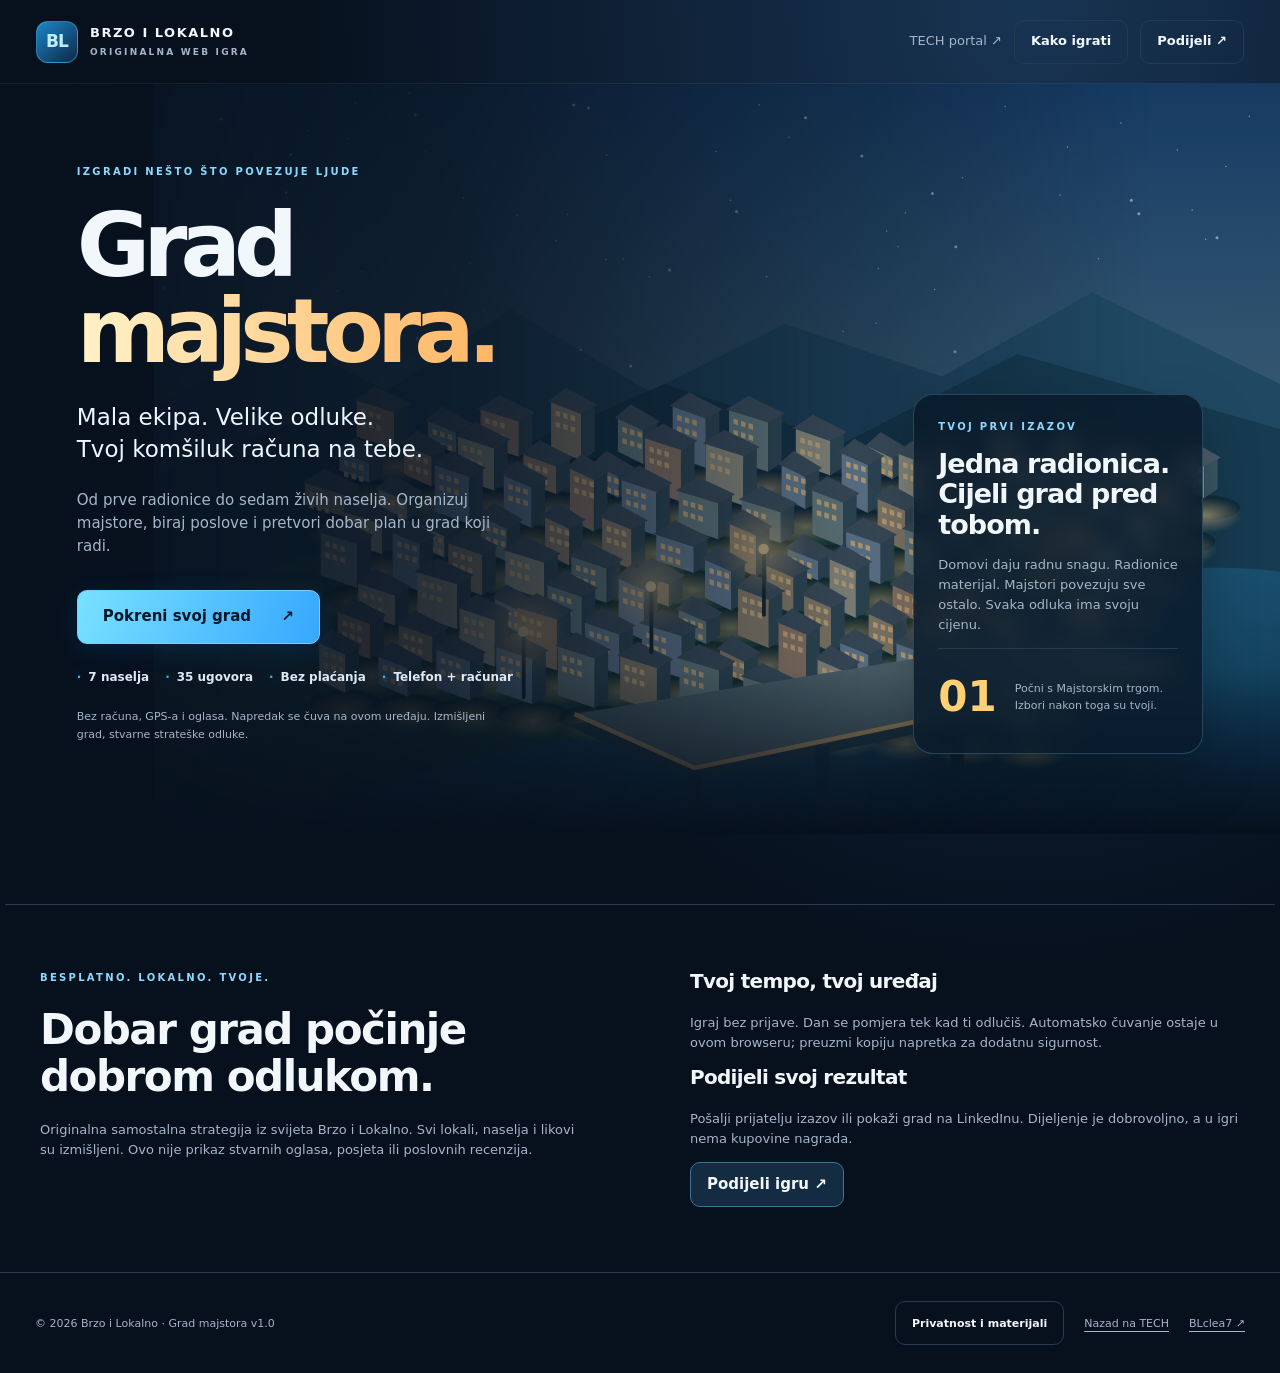
==== igra/index.html @ c4f722af "Add original Grad majstora strategy game with complete campaign and browser verification" ====
<!doctype html>
<html lang="bs">
<head>
<meta charset="utf-8"><meta name="viewport" content="width=device-width,initial-scale=1,viewport-fit=cover">
<meta name="theme-color" content="#071729">
<meta http-equiv="Content-Security-Policy" content="default-src 'self'; script-src 'self'; style-src 'self'; img-src 'self' blob: data:; connect-src 'self'; worker-src 'self'; object-src 'none'; base-uri 'none'; form-action 'none'">
<title>Grad majstora — Brzo i Lokalno igra</title>
<meta name="description" content="Okupi majstore, poveži sedam naselja i izgradi grad u kojem komšiluk napreduje. Originalna besplatna strategija u browseru, bez računa i instalacije.">
<link rel="canonical" href="https://tech.brzoilokalno.com/igra/">
<meta property="og:type" content="website"><meta property="og:locale" content="bs_BA"><meta property="og:title" content="Brzo i Lokalno: Grad majstora"><meta property="og:description" content="Mala ekipa. Velike odluke. Možeš li izgraditi grad kojem komšiluk vjeruje?"><meta property="og:url" content="https://tech.brzoilokalno.com/igra/"><meta property="og:image" content="https://tech.brzoilokalno.com/igra/share.png"><meta property="og:image:width" content="1200"><meta property="og:image:height" content="630"><meta name="twitter:card" content="summary_large_image">
<link rel="icon" href="icon.svg" type="image/svg+xml"><link rel="stylesheet" href="game.css">
<script src="core.js" defer></script><script src="city.js" defer></script><script src="game.js" defer></script>
</head>
<body>
<a class="skip" href="#play">Preskoči na igru</a>
<header class="topbar"><a href="https://tech.brzoilokalno.com/" class="brand"><span class="brand-mark">BL</span><span>BRZO I LOKALNO<small>ORIGINALNA WEB IGRA</small></span></a><div class="toplinks"><a href="https://tech.brzoilokalno.com/">TECH portal ↗</a><button id="guide" class="quiet">Kako igrati</button><button id="share-top" class="quiet">Podijeli ↗</button></div></header>
<main>
<section class="landing" id="landing" aria-labelledby="game-title">
 <div class="landing-art" aria-hidden="true"></div><div class="landing-content"><span class="eyebrow">IZGRADI NEŠTO ŠTO POVEZUJE LJUDE</span><h1 id="game-title">Grad<br><em>majstora.</em></h1><p class="lead">Mala ekipa. Velike odluke.<br>Tvoj komšiluk računa na tebe.</p><p>Od prve radionice do sedam živih naselja. Organizuj majstore, biraj poslove i pretvori dobar plan u grad koji radi.</p><div class="landing-actions"><button class="primary large" id="start">Pokreni svoj grad <span>↗</span></button><button id="continue" class="secondary large" hidden>Nastavi svoj grad</button></div><div class="landing-proof"><span>7 naselja</span><span>35 ugovora</span><span>Bez plaćanja</span><span>Telefon + računar</span></div><p class="fine">Bez računa, GPS-a i oglasa. Napredak se čuva na ovom uređaju. Izmišljeni grad, stvarne strateške odluke.</p></div>
 <aside class="challenge-teaser"><span class="eyebrow">TVOJ PRVI IZAZOV</span><h2>Jedna radionica.<br>Cijeli grad pred tobom.</h2><p>Domovi daju radnu snagu. Radionice materijal. Majstori povezuju sve ostalo. Svaka odluka ima svoju cijenu.</p><div class="teaser-metric"><strong>01</strong><span>Počni s Majstorskim trgom.<br>Izbori nakon toga su tvoji.</span></div></aside>
</section>
<section id="play" class="game" aria-label="Gradska strategija" hidden>
 <div class="game-head"><div><span class="eyebrow">BRZO I LOKALNO</span><h1>Grad majstora <span id="mode-label"></span></h1></div><div class="head-actions"><button id="save-export" class="quiet">↓ Sačuvaj kopiju</button><button id="settings" class="quiet" aria-label="Postavke igre">⚙ Postavke</button></div></div>
 <div class="resources" aria-label="Resursi grada"><div><span>Radni dan</span><strong id="day">1</strong></div><div><span>Novčići</span><strong id="cash">850</strong></div><div><span>Materijal</span><strong id="materials">32</strong></div><div><span>Znanje</span><strong id="science">0</strong></div><div><span>Povjerenje</span><strong id="trust">42%</strong></div><div><span>Nivo ekipe</span><strong id="level">1</strong></div></div>
 <div id="save-status" class="save-status" role="status"></div>
 <nav class="tabs" aria-label="Dijelovi igre"><button data-tab="map" aria-pressed="true">◈ Grad</button><button data-tab="contracts" aria-pressed="false">✓ Ugovori</button><button data-tab="crew" aria-pressed="false">⌁ Ekipa</button><button data-tab="progress" aria-pressed="false">✦ Razvoj</button><button data-tab="journal" aria-pressed="false">≡ Dnevnik</button></nav>
 <div id="tab-map" class="tab-panel">
  <div class="city-layout"><div class="map-column"><div class="districts" id="districts" aria-label="Naselja"></div><div class="map-shell"><canvas id="city" tabindex="0" aria-label="Izometrijska mapa. Odaberi parcelu dodirom ili koristi listu parcela ispod mape."></canvas><div class="map-title"><span class="eyebrow" id="district-no">NASELJE 01 / 07</span><h2 id="district-title">Majstorski trg</h2><span id="district-tag">Svaka velika priča počinje komšilukom.</span></div><div class="map-controls"><button id="zoom-out" aria-label="Umanji mapu">−</button><button id="recenter" aria-label="Centriraj odabrano naselje">⌖</button><button id="zoom-in" aria-label="Uvećaj mapu">+</button></div><div class="map-hint">Pomjeri mapu povlačenjem · Odaberi parcelu</div></div><div class="map-access"><label for="plot-select">Odaberi parcelu bez mape</label><select id="plot-select"></select><button id="select-plot" class="quiet">Pregledaj</button></div><div class="city-summary" id="city-summary"></div></div>
  <aside class="side-column"><section class="panel mission-panel"><span class="eyebrow" id="mission-label">AKTUELNI UGOVOR</span><h2 id="mission-title"></h2><p id="mission-text"></p><progress id="mission-progress" max="1" value="0" aria-label="Napredak ugovora"></progress><button class="primary" id="claim">Preuzmi nagradu</button></section><section class="panel plot-panel" id="plot-panel"><span class="eyebrow">TVOJA SLJEDEĆA ODLUKA</span><h2 id="plot-title">Odaberi slobodnu parcelu</h2><p id="plot-text">Dodirni označenu parcelu na mapi. Počni domom, pa izgradi radionicu.</p><div id="plot-actions"></div></section><section class="panel event-panel" id="event-panel" hidden></section></aside></div>
  <section class="build-section"><div class="section-heading"><div><span class="eyebrow">OD PLANA DO PRVOG CIGLENOG REDA</span><h2>Šta gradimo?</h2></div><p>Odaberi objekt, zatim parcelu. Gradnju potvrđuješ prije trošenja.</p></div><div class="build-grid" id="build-grid"></div></section>
 </div>
 <div id="tab-contracts" class="tab-panel" hidden><div class="section-heading"><div><span class="eyebrow">KAMPANJA</span><h2>Sedam naselja. Tvoja priča.</h2></div><p>Uvjeti ugovora vrijede za cijeli grad. Svaki peti ugovor je veliki zajednički projekt.</p></div><div id="campaign" class="campaign-grid"></div></div>
 <div id="tab-crew" class="tab-panel" hidden><div class="section-heading"><div><span class="eyebrow">LJUDI IZA GRADA</span><h2>Majstori koji prave razliku.</h2></div><p>Specijalizacije trajno mijenjaju mogućnosti grada. Majstori rade kroz postojeće objekte i povezane rute.</p></div><div id="crew-grid" class="crew-grid"></div><section class="panel"><h3>Kako ekipa radi?</h3><p>Domovi osiguravaju radni kapacitet. Servisni centri terenski kapacitet. Za dobar učinak trebaju i energija i dostupna ruta. Prije slanja ekipe pregledaj stvarni obračun u „Probnom danu“.</p></section></div>
 <div id="tab-progress" class="tab-panel" hidden><div class="section-heading"><div><span class="eyebrow">VIDLJIV NAPREDAK</span><h2>Izgradio si više od zgrada.</h2></div></div><div id="statistics" class="statistics"></div><h3>Dostignuća</h3><div id="badges" class="badges"></div></div>
 <div id="tab-journal" class="tab-panel" hidden><div class="section-heading"><div><span class="eyebrow">DNEVNIK GRADA</span><h2>Svaka odluka ostavlja trag.</h2></div><button id="undo" class="secondary">Vrati posljednju gradnju</button></div><ol id="journal"></ol></div>
 <footer class="turn-bar"><div><strong id="forecast-line"></strong><span>Prvo provjeri plan. Zatim pošalji majstore.</span></div><button class="primary large" id="next-day">Probni dan →</button></footer>
</section>
<section class="about" id="about"><div><span class="eyebrow">BESPLATNO. LOKALNO. TVOJE.</span><h2>Dobar grad počinje<br>dobrom odlukom.</h2><p>Originalna samostalna strategija iz svijeta Brzo i Lokalno. Svi lokali, naselja i likovi su izmišljeni. Ovo nije prikaz stvarnih oglasa, posjeta ili poslovnih recenzija.</p></div><div><h3>Tvoj tempo, tvoj uređaj</h3><p>Igraj bez prijave. Dan se pomjera tek kad ti odlučiš. Automatsko čuvanje ostaje u ovom browseru; preuzmi kopiju napretka za dodatnu sigurnost.</p><h3>Podijeli svoj rezultat</h3><p>Pošalji prijatelju izazov ili pokaži grad na LinkedInu. Dijeljenje je dobrovoljno, a u igri nema kupovine nagrada.</p><button class="secondary" id="share-bottom">Podijeli igru ↗</button></div></section>
</main>
<footer class="site-footer"><span>© 2026 Brzo i Lokalno · Grad majstora v1.0</span><div><button class="quiet" id="privacy">Privatnost i materijali</button><a href="https://tech.brzoilokalno.com/">Nazad na TECH</a><a href="https://clea7.brzoilokalno.com/">BLclea7 ↗</a></div></footer>
<dialog id="modal" aria-labelledby="modal-title"><button id="modal-close" class="modal-close" aria-label="Zatvori prozor">×</button><div id="modal-content"></div></dialog><div id="toast" class="toast" role="status" aria-live="polite" hidden></div><input id="import-file" type="file" accept="application/json,.json" hidden>
<noscript><p>Za igranje uključi JavaScript. Igra obrađuje napredak lokalno u browseru.</p></noscript>
</body></html>
---- igra/game.css ----
:root{color-scheme:dark;--bg:#07111e;--panel:#0d1e30;--line:#233c51;--text:#f2f7fc;--muted:#a4b6c8;--blue:#29b6ff;--gold:#ffd074;--green:#66dfb1;--danger:#ff9e9e;font-family:Inter,ui-sans-serif,system-ui,-apple-system,BlinkMacSystemFont,"Segoe UI",sans-serif}*{box-sizing:border-box}html{scroll-behavior:smooth}body{margin:0;background:radial-gradient(ellipse at 80% 0,#183453 0,transparent 50%),var(--bg);color:var(--text);font-size:15px;line-height:1.55}button,a,select{ -webkit-tap-highlight-color:transparent}button,a{touch-action:manipulation}button,select{font:inherit}button{cursor:pointer;min-height:44px;color:var(--text);border:1px solid var(--line);background:#13283b;border-radius:10px;padding:10px 16px;font-weight:650;transition:background .15s,border-color .15s,transform .15s}button:hover:not(:disabled){background:#21425d;border-color:#72b6d4}button:disabled{cursor:not-allowed;opacity:.52}button:active:not(:disabled){transform:translateY(1px)}a{color:inherit;text-underline-offset:4px}button:focus-visible,a:focus-visible,select:focus-visible,canvas:focus-visible{outline:3px solid var(--gold);outline-offset:3px}button.primary{color:#051727;background:linear-gradient(110deg,#79e1ff,#36a7ff);border-color:#6cd3ff;box-shadow:0 5px 24px #087ffb26}button.primary:hover:not(:disabled){background:#9ee7ff}button.secondary{background:#142c42;border-color:#417293}button.quiet{background:transparent}button.large{padding:14px 25px;min-height:53px}.skip{position:absolute;left:12px;top:-100px;z-index:20;background:#fff;color:#000;padding:12px}.skip:focus{top:12px}[hidden]{display:none!important}.topbar{min-height:84px;max-width:1540px;margin:auto;padding:18px 36px;display:flex;align-items:center;justify-content:space-between;border-bottom:1px solid #8eabc31a;gap:20px}.brand{display:flex;gap:12px;align-items:center;text-decoration:none;font-size:13px;font-weight:800;letter-spacing:1.5px}.brand small{display:block;font-size:9px;color:var(--muted);letter-spacing:2.2px;margin-top:3px}.brand-mark{display:grid;place-items:center;width:42px;height:42px;border:1px solid #43c7ff77;border-radius:12px;background:linear-gradient(140deg,#1b86c7,#0f2846);font-size:17px;color:#bfefff;letter-spacing:-1px}.toplinks{display:flex;gap:12px;align-items:center;font-size:13px}.toplinks a{text-decoration:none;color:var(--muted)}.eyebrow{display:block;font-size:10px;letter-spacing:2.3px;color:#8cd9ff;font-weight:800}h1,h2,h3,p{margin-top:0}h1,h2,h3{line-height:1.12;letter-spacing:-.035em}p{color:var(--muted)}.landing{min-height:720px;max-width:1540px;position:relative;isolation:isolate;margin:auto;display:flex;align-items:center;padding:80px 6%;overflow:hidden}.landing-art{position:absolute;inset:0;z-index:-2;background:url('skyline.svg') right bottom/auto 100% no-repeat;opacity:.98}.landing:after{content:"";position:absolute;inset:0;z-index:-1;background:linear-gradient(90deg,#07111ef5 4%,#07111ec9 35%,#07111e05 90%),linear-gradient(0deg,#07111e,transparent 22%)}.landing-content{max-width:540px}.landing h1{font-size:clamp(64px,7vw,105px);margin:22px 0 26px;line-height:.97;letter-spacing:-7px}.landing h1 em{font-style:normal;background:linear-gradient(90deg,#fff2c8,#ffb664);background-clip:text;color:transparent}.lead{font-size:23px;color:#ecf6ff;line-height:1.4}.landing-content>p:not(.lead){max-width:430px}.landing-actions{display:flex;gap:12px;flex-wrap:wrap;margin:32px 0 24px}.landing-actions button span{margin-left:25px}.landing-proof{display:flex;gap:16px;flex-wrap:wrap;font-size:12px;font-weight:600;color:#dce9f6}.landing-proof span:before{content:"·";color:var(--blue);margin-right:7px}.landing .fine{font-size:11px;margin-top:22px;line-height:1.6}.challenge-teaser{align-self:flex-end;max-width:290px;margin-left:auto;padding:24px;background:#0a1b2bdc;border:1px solid #75bbdf42;backdrop-filter:blur(10px);border-radius:20px;box-shadow:0 25px 55px #0004}.challenge-teaser h2{font-size:27px;margin:15px 0}.challenge-teaser p{font-size:13px}.teaser-metric{display:flex;gap:18px;align-items:center;border-top:1px solid var(--line);padding-top:15px;font-size:11px;color:var(--muted)}.teaser-metric strong{font-size:42px;color:var(--gold)}.game{max-width:1500px;margin:0 auto;padding:32px}.game-head{display:flex;justify-content:space-between;align-items:center;gap:12px;margin-bottom:25px}.game-head h1{font-size:30px;margin:6px 0 0}.game-head h1 span{font-size:10px;background:#183c50;padding:5px 9px;border-radius:15px;vertical-align:middle;letter-spacing:.3px}.head-actions{display:flex;gap:8px;font-size:12px}.resources{display:grid;grid-template-columns:repeat(6,1fr);background:linear-gradient(110deg,#10293e,#102033);border:1px solid #2b5069;border-radius:15px;overflow:hidden}.resources>div{padding:15px 20px;border-right:1px solid #2b506966}.resources>div:last-child{border:0}.resources span{display:block;font-size:11px;color:var(--muted)}.resources strong{font-size:25px;letter-spacing:-1px;font-variant-numeric:tabular-nums}.resources>div:nth-child(2) strong{color:var(--gold)}.resources>div:nth-child(5) strong{color:var(--green)}.save-status{font-size:11px;min-height:24px;margin-top:8px;color:#8db4ce}.save-status.warning{color:#ffd074}.tabs{display:flex;gap:6px;border-bottom:1px solid var(--line);margin:12px 0 25px;padding-bottom:10px}.tabs button{background:transparent;border:0;border-radius:7px;min-width:105px;color:var(--muted)}.tabs button[aria-pressed=true]{color:#a5eaff;background:#143c55}.city-layout{display:grid;grid-template-columns:minmax(0,1fr) 290px;gap:20px}.map-column{min-width:0}.districts{display:flex;gap:6px;margin-bottom:12px;overflow:auto;scrollbar-width:thin;padding-bottom:4px}.districts button{white-space:nowrap;font-size:11px;min-height:38px;padding:8px 11px}.districts button[aria-pressed=true]{border-color:var(--blue);color:#a3e8ff;background:#103b57}.districts .locked{color:#849aae}.map-shell{height:570px;position:relative;border:1px solid #385167;border-radius:18px;overflow:hidden;background:radial-gradient(ellipse at 50% 40%,#193b4a,#071727 80%);box-shadow:inset 0 0 100px #020a16aa}.map-shell canvas{width:100%;height:100%;display:block;touch-action:none;cursor:grab}.map-shell canvas:active{cursor:grabbing}.map-title{pointer-events:none;position:absolute;left:24px;top:22px;max-width:80%;text-shadow:0 2px 8px #000;background:linear-gradient(100deg,#071727c9,transparent);padding:10px 14px;border-radius:12px}.map-title h2{font-size:25px;margin:5px 0 7px}.map-title>span:last-child{font-size:11px;color:#c0d6e5}.map-controls{position:absolute;bottom:20px;right:18px;display:flex;gap:5px}.map-controls button{width:44px;padding:8px;background:#0b1e30e8}.map-hint{position:absolute;bottom:24px;left:22px;font-size:10px;color:#a2bbcf;pointer-events:none}.map-access{display:flex;align-items:center;gap:9px;margin:10px 0;font-size:11px}.map-access label{flex-shrink:0}.map-access select{min-width:0;max-width:100%;flex:1;border:1px solid var(--line);border-radius:8px;background:#0d2336;color:var(--text);padding:10px;min-height:44px}.map-access button{font-size:11px}.city-summary{display:grid;grid-template-columns:repeat(4,1fr);gap:8px}.city-summary>div{background:#102131;border:1px solid var(--line);border-radius:10px;padding:12px;font-size:10px;color:var(--muted)}.city-summary strong{display:block;color:#dbedf9;font-size:17px;margin-bottom:3px}.side-column{display:flex;flex-direction:column;gap:14px}.panel{background:linear-gradient(145deg,#10273b,#0b1c2d);border:1px solid var(--line);border-radius:15px;padding:23px}.panel h2{font-size:22px;margin:12px 0}.panel h3{margin-bottom:12px}.panel p{font-size:12px;margin-bottom:14px}.mission-panel{border-color:#286b94;background:linear-gradient(140deg,#123750,#0c2134)}.mission-panel button{width:100%}progress{width:100%;height:7px;margin:4px 0 20px;accent-color:var(--blue);border:0;border-radius:6px;overflow:hidden;background:#233e53}progress::-webkit-progress-bar{background:#233e53}progress::-webkit-progress-value{background:linear-gradient(90deg,#2a9cff,#78e2ed)}.plot-panel button{display:block;width:100%;margin-top:8px;font-size:12px}.plot-panel .danger{color:#ffb5b5;background:transparent;font-size:11px}.event-panel{border-color:#807044}.section-heading{display:flex;justify-content:space-between;align-items:center;gap:20px;margin:38px 0 20px}.section-heading h2{font-size:27px;margin:8px 0 0}.section-heading p{font-size:12px;max-width:390px;margin:0}.build-grid{display:grid;grid-template-columns:repeat(6,minmax(0,1fr));gap:12px}.build-card{text-align:left;position:relative;padding:18px 14px;background:linear-gradient(150deg,#142e41,#0e2031);min-height:170px;display:flex;flex-direction:column;align-items:start}.build-card.selected{border-color:var(--blue);box-shadow:inset 0 0 0 1px var(--blue)}.build-card .build-symbol{display:grid;place-items:center;width:44px;height:44px;border-radius:12px;background:#214960;color:#d6f8ff;font-size:18px;margin-bottom:15px}.build-card strong{font-size:13px}.build-card .cost{font-size:11px;margin:8px 0 0;color:var(--gold)}.build-card small{display:block;font-size:10px;color:var(--muted);font-weight:400;line-height:1.45;margin-top:8px}.turn-bar{position:sticky;bottom:12px;z-index:3;display:flex;justify-content:space-between;align-items:center;gap:12px;border:1px solid #4e7395;background:#0c2033ee;backdrop-filter:blur(12px);border-radius:14px;padding:14px 22px;margin-top:28px;box-shadow:0 10px 40px #0007}.turn-bar strong{display:block;font-size:13px}.turn-bar span{font-size:11px;color:var(--muted)}.campaign-grid{display:grid;grid-template-columns:repeat(3,1fr);gap:18px}.campaign-card h3{font-size:21px}.campaign-card .objective-row{padding:12px 0;border-top:1px solid #284156;font-size:12px;color:var(--muted)}.campaign-card .done{color:var(--green)}.campaign-card .current{color:#a7dcff}.campaign-card .zone-no{color:#618aa5;font-size:32px;font-weight:800;display:block;margin-bottom:14px}.crew-grid{display:grid;grid-template-columns:repeat(4,1fr);gap:18px;margin-bottom:22px}.crew-card .portrait{width:80px;height:80px;border:1px solid #447896;border-radius:22px;display:grid;place-items:center;background:radial-gradient(circle at 35% 30%,#3a7285,#142d45);font-size:37px;margin-bottom:20px}.crew-card h3{font-size:22px}.crew-card button{width:100%;font-size:12px}.statistics{display:grid;grid-template-columns:repeat(4,1fr);gap:15px;margin-bottom:36px}.statistics>div,.badge{background:#10263a;border:1px solid var(--line);border-radius:14px;padding:25px}.statistics strong{display:block;font-size:34px;color:#b1e5ff}.statistics span,.badge small{font-size:12px;color:var(--muted)}.badges{display:grid;grid-template-columns:repeat(4,1fr);gap:12px}.badge strong{display:block;font-size:13px;margin-top:10px}.badge-icon{font-size:24px;color:var(--gold)}.badge.incomplete{opacity:.55}.tab-panel{min-height:300px}#journal{padding:0;list-style:none;max-width:950px}#journal li{padding:17px 22px;background:#102338;border:1px solid var(--line);margin:8px 0;border-radius:12px;font-size:13px}.about{max-width:1270px;margin:70px auto 0;display:grid;grid-template-columns:1fr 1fr;gap:100px;padding:65px 35px;border-top:1px solid var(--line)}.about h2{font-size:42px;margin:20px 0}.about h3{font-size:20px}.about p{font-size:13px}.site-footer{max-width:1460px;margin:0 auto;padding:28px 35px;border-top:1px solid var(--line);display:flex;align-items:center;justify-content:space-between;gap:20px;font-size:11px;color:var(--muted)}.site-footer>div{display:flex;gap:20px;align-items:center}.site-footer button{font-size:11px}dialog{border:1px solid #4b7392;border-radius:22px;background:linear-gradient(140deg,#17344b,#0a1c2d);color:var(--text);width:min(620px,94vw);max-height:88dvh;padding:38px;box-shadow:0 35px 120px #0009;overflow:auto}dialog::backdrop{background:#020a15d9;backdrop-filter:blur(7px)}.modal-close{position:absolute;right:14px;top:12px;padding:0;width:40px;font-size:24px;background:transparent;border:0}dialog h2{font-size:31px;padding-right:14px;margin:10px 0 18px}dialog p,dialog li{font-size:14px;color:#c2d1df}dialog li{margin-bottom:12px}dialog a{color:#a5e7ff}.modal-actions{display:flex;gap:10px;flex-wrap:wrap;margin-top:25px}.modal-actions>*{flex:1;text-align:center}.modal-actions a{display:flex;align-items:center;justify-content:center;min-height:48px;text-decoration:none;border:1px solid var(--line);border-radius:10px;padding:10px;background:#13435e}.report-grid{display:grid;grid-template-columns:1fr 1fr;gap:12px;margin:22px 0}.report-grid>div{padding:15px;border:1px solid #3a576c;border-radius:12px;color:var(--muted);font-size:12px}.report-grid strong{display:block;color:#d5f3ff;font-size:27px}.toast{position:fixed;left:50%;bottom:100px;transform:translateX(-50%);z-index:30;background:#153b51;border:1px solid #62b9da;box-shadow:0 8px 35px #0007;padding:14px 24px;border-radius:12px;max-width:90vw;width:max-content;color:#e8f9ff;font-size:13px}.warning-text{color:var(--gold)}.fine{font-size:11px;color:var(--muted)}
@media(min-width:1650px){.map-shell{height:650px}}@media(max-width:1100px){.build-grid{grid-template-columns:repeat(4,1fr)}.crew-grid{grid-template-columns:repeat(2,1fr)}.campaign-grid{grid-template-columns:repeat(2,1fr)}.landing{padding:65px 40px}.challenge-teaser{max-width:230px}.city-layout{grid-template-columns:minmax(0,1fr) 260px}.map-shell{height:550px}.game{padding:24px}.resources>div{padding:13px}.city-summary{grid-template-columns:1fr 1fr}.landing h1{font-size:86px}.landing-content{max-width:470px}.landing-art{opacity:.7}.challenge-teaser{margin-left:25px}}
@media(max-width:760px){.topbar{padding:14px 18px;gap:10px;min-height:72px}.brand{font-size:10px;letter-spacing:1px}.brand small{font-size:8px}.brand-mark{width:35px;height:35px;font-size:14px}.toplinks a,.toplinks #share-top{display:none}.toplinks button{padding:8px;font-size:11px}.landing{padding:55px 25px 35px;min-height:770px;align-items:start;display:block}.landing-art{background-position:60% bottom;background-size:auto 78%;opacity:.7}.landing:after{background:linear-gradient(0deg,#07111e,transparent 45%,#07111eb9 85%)}.landing h1{font-size:76px;letter-spacing:-4px}.landing-content{max-width:430px}.landing .lead{font-size:21px}.landing-content>p:not(.lead){font-size:13px;max-width:320px}.landing-proof{max-width:340px;gap:9px 16px}.challenge-teaser{margin:80px 0 0 auto;max-width:255px;padding:20px}.challenge-teaser h2{font-size:22px}.challenge-teaser p{display:none}.game{padding:20px 14px}.game-head{align-items:start}.game-head h1{font-size:24px}.game-head h1 span{display:inline-block;margin-top:8px}.game-head .eyebrow{font-size:8px}.head-actions #save-export{display:none}.head-actions button{font-size:10px;padding:8px}.resources{grid-template-columns:repeat(3,1fr)}.resources>div{padding:11px 14px}.resources>div:nth-child(-n+3){border-bottom:1px solid #2b506966}.resources strong{font-size:23px}.resources span{font-size:10px}.tabs{gap:0;justify-content:space-between;overflow:auto;margin-bottom:18px}.tabs button{min-width:0;flex:1;font-size:11px;padding:9px 6px}.city-layout{display:flex;flex-direction:column;gap:15px}.map-shell{height:460px}.map-title{left:9px;top:10px;max-width:90%;padding:9px}.map-title h2{font-size:22px}.map-title>span:last-child{font-size:10px}.map-hint{left:12px;bottom:76px;font-size:9px}.map-access{flex-wrap:wrap;gap:7px}.map-access label{width:100%;font-size:10px}.map-access select{font-size:12px}.side-column{display:grid;grid-template-columns:1fr 1fr;gap:10px}.panel{padding:17px}.panel h2{font-size:19px}.panel p{font-size:11px}.panel .eyebrow{font-size:8px;letter-spacing:1.5px}.panel button{font-size:11px;padding:9px}.event-panel{grid-column:1/-1}.section-heading{display:block;margin:28px 0 17px}.section-heading h2{font-size:24px}.section-heading p{margin-top:12px;font-size:11px}.build-grid{grid-template-columns:repeat(3,minmax(0,1fr));gap:8px}.build-card{padding:12px 10px;min-height:160px}.build-card strong{font-size:11px}.build-card small{font-size:9px}.build-card .cost{font-size:10px}.build-card .build-symbol{width:35px;height:35px;font-size:14px;margin-bottom:12px}.turn-bar{padding:12px;bottom:8px;margin-top:20px;gap:8px}.turn-bar strong{font-size:10px}.turn-bar span{display:none}.turn-bar .large{min-height:46px;padding:9px 13px;font-size:11px;flex-shrink:0}.campaign-grid{grid-template-columns:1fr}.crew-grid{gap:10px}.crew-card h3{font-size:18px}.crew-card .portrait{width:64px;height:64px;font-size:30px}.statistics,.badges{grid-template-columns:1fr 1fr;gap:10px}.statistics>div,.badge{padding:20px 15px}.statistics strong{font-size:30px}.about{grid-template-columns:1fr;gap:24px;padding:38px 25px;margin-top:35px}.about h2{font-size:35px}.site-footer{padding:25px;display:block}.site-footer>div{margin-top:15px;flex-wrap:wrap;gap:8px 18px}dialog{padding:32px 23px}dialog h2{font-size:27px}.report-grid{gap:8px}.modal-actions{gap:8px}.modal-actions button,.modal-actions a{font-size:12px;padding:10px}.toast{bottom:90px}.city-summary>div{padding:10px}}
@media(prefers-reduced-motion:reduce){html{scroll-behavior:auto}*,*:before,*:after{transition:none!important;animation:none!important}}
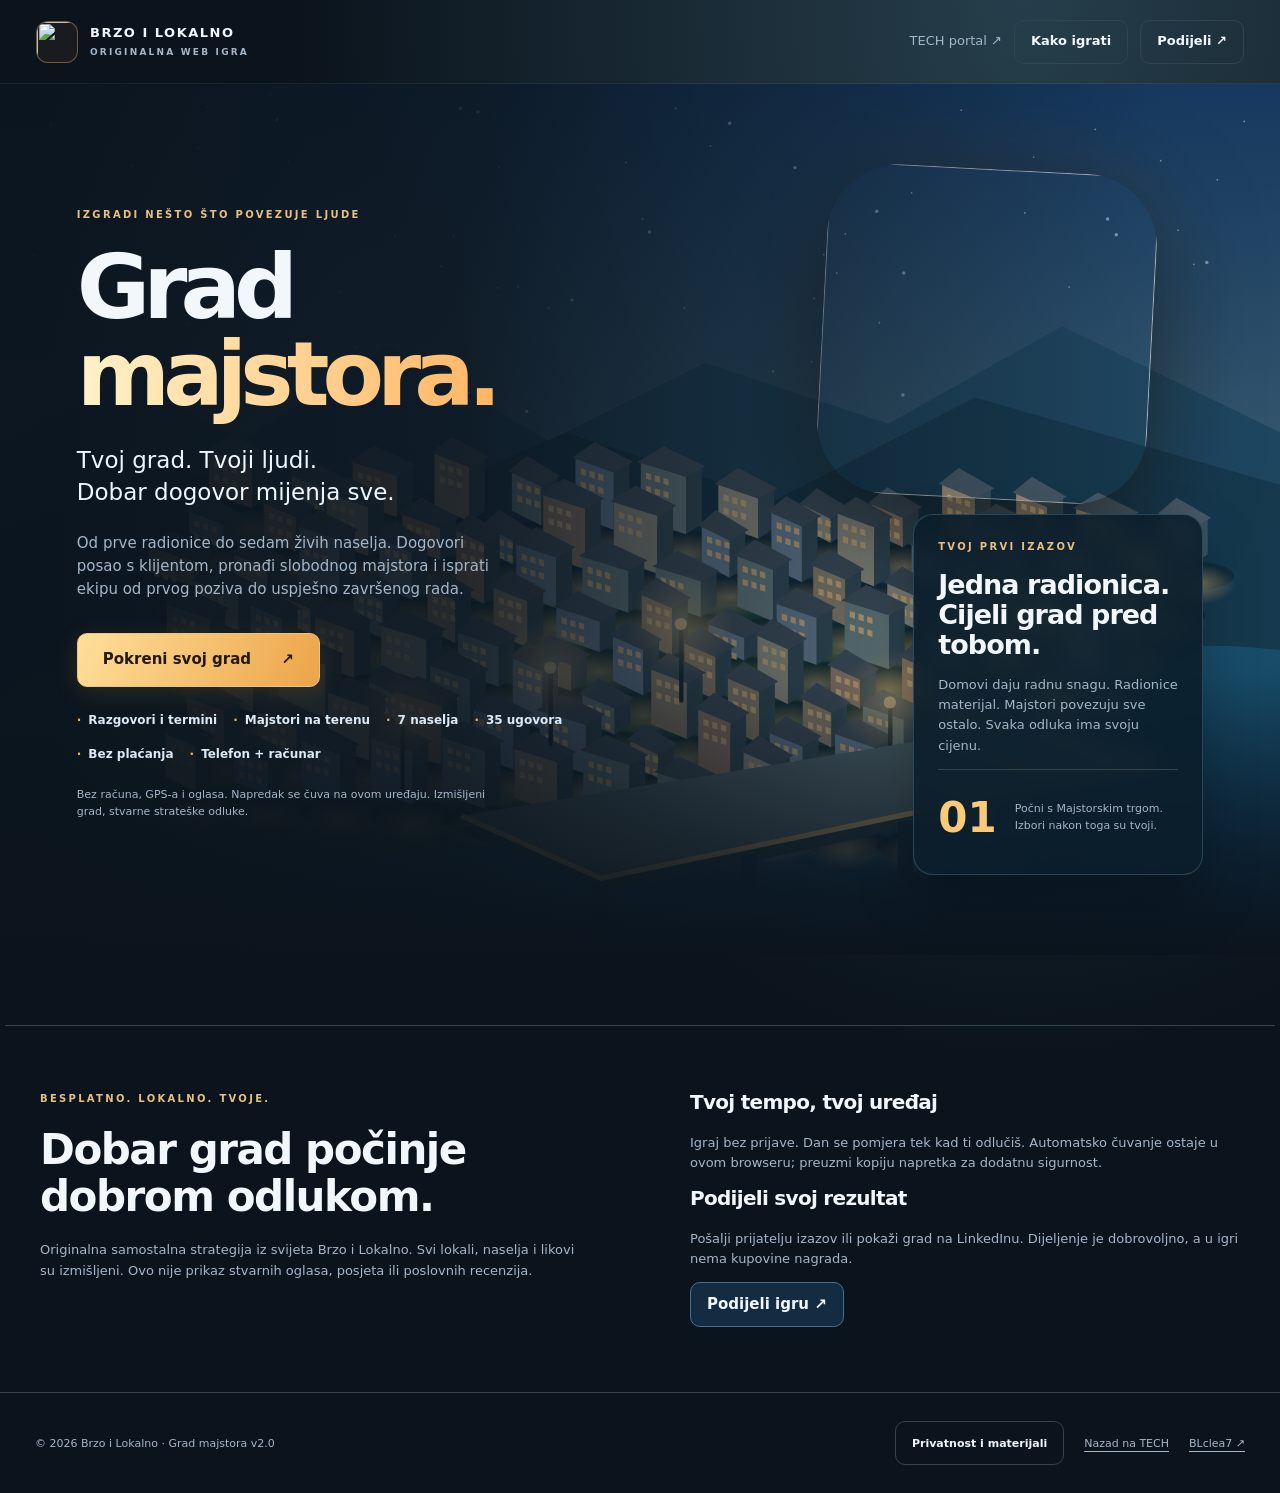
==== commit ea6b334c: "Build a living Grad majstora: named craftspeople, genuine job lifecycle, original game art and safe " ====
--- a/igra/index.html
+++ b/igra/index.html
@@ -8,36 +8,38 @@
 <meta name="description" content="Okupi majstore, poveži sedam naselja i izgradi grad u kojem komšiluk napreduje. Originalna besplatna strategija u browseru, bez računa i instalacije.">
 <link rel="canonical" href="https://tech.brzoilokalno.com/igra/">
 <meta property="og:type" content="website"><meta property="og:locale" content="bs_BA"><meta property="og:title" content="Brzo i Lokalno: Grad majstora"><meta property="og:description" content="Mala ekipa. Velike odluke. Možeš li izgraditi grad kojem komšiluk vjeruje?"><meta property="og:url" content="https://tech.brzoilokalno.com/igra/"><meta property="og:image" content="https://tech.brzoilokalno.com/igra/share.png"><meta property="og:image:width" content="1200"><meta property="og:image:height" content="630"><meta name="twitter:card" content="summary_large_image">
-<link rel="icon" href="icon.svg" type="image/svg+xml"><link rel="stylesheet" href="game.css">
-<script src="core.js" defer></script><script src="city.js" defer></script><script src="game.js" defer></script>
+<link rel="icon" href="art/game-icon.webp" type="image/webp"><link rel="apple-touch-icon" href="brand-icon.png"><link rel="stylesheet" href="game.css?v=2"><link rel="stylesheet" href="community.css?v=2">
+<script src="dispatch.js?v=2" defer></script><script src="core.js?v=2" defer></script><script src="sprite-art.js?v=2" defer></script><script src="city.js?v=2" defer></script><script src="dispatch-ui.js?v=2" defer></script><script src="game.js?v=2" defer></script>
 </head>
 <body>
 <a class="skip" href="#play">Preskoči na igru</a>
-<header class="topbar"><a href="https://tech.brzoilokalno.com/" class="brand"><span class="brand-mark">BL</span><span>BRZO I LOKALNO<small>ORIGINALNA WEB IGRA</small></span></a><div class="toplinks"><a href="https://tech.brzoilokalno.com/">TECH portal ↗</a><button id="guide" class="quiet">Kako igrati</button><button id="share-top" class="quiet">Podijeli ↗</button></div></header>
+<header class="topbar"><a href="https://tech.brzoilokalno.com/" class="brand"><img class="brand-mark" src="art/game-icon.webp" width="48" height="48" alt=""><span>BRZO I LOKALNO<small>ORIGINALNA WEB IGRA</small></span></a><div class="toplinks"><a href="https://tech.brzoilokalno.com/">TECH portal ↗</a><button id="guide" class="quiet">Kako igrati</button><button id="share-top" class="quiet">Podijeli ↗</button></div></header>
 <main>
 <section class="landing" id="landing" aria-labelledby="game-title">
- <div class="landing-art" aria-hidden="true"></div><div class="landing-content"><span class="eyebrow">IZGRADI NEŠTO ŠTO POVEZUJE LJUDE</span><h1 id="game-title">Grad<br><em>majstora.</em></h1><p class="lead">Mala ekipa. Velike odluke.<br>Tvoj komšiluk računa na tebe.</p><p>Od prve radionice do sedam živih naselja. Organizuj majstore, biraj poslove i pretvori dobar plan u grad koji radi.</p><div class="landing-actions"><button class="primary large" id="start">Pokreni svoj grad <span>↗</span></button><button id="continue" class="secondary large" hidden>Nastavi svoj grad</button></div><div class="landing-proof"><span>7 naselja</span><span>35 ugovora</span><span>Bez plaćanja</span><span>Telefon + računar</span></div><p class="fine">Bez računa, GPS-a i oglasa. Napredak se čuva na ovom uređaju. Izmišljeni grad, stvarne strateške odluke.</p></div>
+ <div class="landing-art" aria-hidden="true"></div><div class="landing-emblem" aria-hidden="true"><img src="art/game-icon.webp" width="360" height="360" alt=""></div><div class="landing-content"><span class="eyebrow">IZGRADI NEŠTO ŠTO POVEZUJE LJUDE</span><h1 id="game-title">Grad<br><em>majstora.</em></h1><p class="lead">Tvoj grad. Tvoji ljudi.<br>Dobar dogovor mijenja sve.</p><p>Od prve radionice do sedam živih naselja. Dogovori posao s klijentom, pronađi slobodnog majstora i isprati ekipu od prvog poziva do uspješno završenog rada.</p><div class="landing-actions"><button class="primary large" id="start">Pokreni svoj grad <span>↗</span></button><button id="continue" class="secondary large" hidden>Nastavi svoj grad</button></div><div class="landing-proof"><span>Razgovori i termini</span><span>Majstori na terenu</span><span>7 naselja</span><span>35 ugovora</span><span>Bez plaćanja</span><span>Telefon + računar</span></div><p class="fine">Bez računa, GPS-a i oglasa. Napredak se čuva na ovom uređaju. Izmišljeni grad, stvarne strateške odluke.</p></div>
  <aside class="challenge-teaser"><span class="eyebrow">TVOJ PRVI IZAZOV</span><h2>Jedna radionica.<br>Cijeli grad pred tobom.</h2><p>Domovi daju radnu snagu. Radionice materijal. Majstori povezuju sve ostalo. Svaka odluka ima svoju cijenu.</p><div class="teaser-metric"><strong>01</strong><span>Počni s Majstorskim trgom.<br>Izbori nakon toga su tvoji.</span></div></aside>
 </section>
 <section id="play" class="game" aria-label="Gradska strategija" hidden>
  <div class="game-head"><div><span class="eyebrow">BRZO I LOKALNO</span><h1>Grad majstora <span id="mode-label"></span></h1></div><div class="head-actions"><button id="save-export" class="quiet">↓ Sačuvaj kopiju</button><button id="settings" class="quiet" aria-label="Postavke igre">⚙ Postavke</button></div></div>
  <div class="resources" aria-label="Resursi grada"><div><span>Radni dan</span><strong id="day">1</strong></div><div><span>Novčići</span><strong id="cash">850</strong></div><div><span>Materijal</span><strong id="materials">32</strong></div><div><span>Znanje</span><strong id="science">0</strong></div><div><span>Povjerenje</span><strong id="trust">42%</strong></div><div><span>Nivo ekipe</span><strong id="level">1</strong></div></div>
  <div id="save-status" class="save-status" role="status"></div>
- <nav class="tabs" aria-label="Dijelovi igre"><button data-tab="map" aria-pressed="true">◈ Grad</button><button data-tab="contracts" aria-pressed="false">✓ Ugovori</button><button data-tab="crew" aria-pressed="false">⌁ Ekipa</button><button data-tab="progress" aria-pressed="false">✦ Razvoj</button><button data-tab="journal" aria-pressed="false">≡ Dnevnik</button></nav>
+ <nav class="tabs" aria-label="Dijelovi igre"><button data-tab="map" aria-pressed="true">◈ Grad</button><button data-tab="jobs" aria-pressed="false">◌ Poslovi <span id="jobs-count" class="notification-count">3</span></button><button data-tab="contracts" aria-pressed="false">✓ Ugovori</button><button data-tab="crew" aria-pressed="false">⌁ Ekipa</button><button data-tab="progress" aria-pressed="false">✦ Razvoj</button><button data-tab="journal" aria-pressed="false">≡ Dnevnik</button></nav>
  <div id="tab-map" class="tab-panel">
   <div class="city-layout"><div class="map-column"><div class="districts" id="districts" aria-label="Naselja"></div><div class="map-shell"><canvas id="city" tabindex="0" aria-label="Izometrijska mapa. Odaberi parcelu dodirom ili koristi listu parcela ispod mape."></canvas><div class="map-title"><span class="eyebrow" id="district-no">NASELJE 01 / 07</span><h2 id="district-title">Majstorski trg</h2><span id="district-tag">Svaka velika priča počinje komšilukom.</span></div><div class="map-controls"><button id="zoom-out" aria-label="Umanji mapu">−</button><button id="recenter" aria-label="Centriraj odabrano naselje">⌖</button><button id="zoom-in" aria-label="Uvećaj mapu">+</button></div><div class="map-hint">Pomjeri mapu povlačenjem · Odaberi parcelu</div></div><div class="map-access"><label for="plot-select">Odaberi parcelu bez mape</label><select id="plot-select"></select><button id="select-plot" class="quiet">Pregledaj</button></div><div class="city-summary" id="city-summary"></div></div>
   <aside class="side-column"><section class="panel mission-panel"><span class="eyebrow" id="mission-label">AKTUELNI UGOVOR</span><h2 id="mission-title"></h2><p id="mission-text"></p><progress id="mission-progress" max="1" value="0" aria-label="Napredak ugovora"></progress><button class="primary" id="claim">Preuzmi nagradu</button></section><section class="panel plot-panel" id="plot-panel"><span class="eyebrow">TVOJA SLJEDEĆA ODLUKA</span><h2 id="plot-title">Odaberi slobodnu parcelu</h2><p id="plot-text">Dodirni označenu parcelu na mapi. Počni domom, pa izgradi radionicu.</p><div id="plot-actions"></div></section><section class="panel event-panel" id="event-panel" hidden></section></aside></div>
+  <section id="dispatch-summary" class="dispatch-summary" aria-label="Pregled terenskih poslova"></section>
   <section class="build-section"><div class="section-heading"><div><span class="eyebrow">OD PLANA DO PRVOG CIGLENOG REDA</span><h2>Šta gradimo?</h2></div><p>Odaberi objekt, zatim parcelu. Gradnju potvrđuješ prije trošenja.</p></div><div class="build-grid" id="build-grid"></div></section>
  </div>
+ <div id="tab-jobs" class="tab-panel" hidden><div class="section-heading"><div><span class="eyebrow">BRZO I LOKALNO · TEREN</span><h2>Dobar posao počinje razgovorom.</h2></div><p>Izmišljeni klijenti, konkretni dogovori. Poruke i pozivi su mehanike ove samostalne igre.</p></div><div id="jobs-board"></div></div>
  <div id="tab-contracts" class="tab-panel" hidden><div class="section-heading"><div><span class="eyebrow">KAMPANJA</span><h2>Sedam naselja. Tvoja priča.</h2></div><p>Uvjeti ugovora vrijede za cijeli grad. Svaki peti ugovor je veliki zajednički projekt.</p></div><div id="campaign" class="campaign-grid"></div></div>
- <div id="tab-crew" class="tab-panel" hidden><div class="section-heading"><div><span class="eyebrow">LJUDI IZA GRADA</span><h2>Majstori koji prave razliku.</h2></div><p>Specijalizacije trajno mijenjaju mogućnosti grada. Majstori rade kroz postojeće objekte i povezane rute.</p></div><div id="crew-grid" class="crew-grid"></div><section class="panel"><h3>Kako ekipa radi?</h3><p>Domovi osiguravaju radni kapacitet. Servisni centri terenski kapacitet. Za dobar učinak trebaju i energija i dostupna ruta. Prije slanja ekipe pregledaj stvarni obračun u „Probnom danu“.</p></section></div>
+ <div id="tab-crew" class="tab-panel" hidden><div class="section-heading"><div><span class="eyebrow">LJUDI IZA GRADA</span><h2>Majstori koji prave razliku.</h2></div><p>Specijalizacije trajno mijenjaju mogućnosti grada. Majstori rade kroz postojeće objekte i povezane rute.</p></div><div id="master-roster" class="master-roster"></div><h3 class="crew-upgrades-title">Unapređenja ekipa</h3><div id="crew-grid" class="crew-grid"></div><section class="panel"><h3>Kako ekipa radi?</h3><p>Domovi osiguravaju radni kapacitet. Servisni centri terenski kapacitet. Za dobar učinak trebaju i energija i dostupna ruta. Prije slanja ekipe pregledaj stvarni obračun u „Probnom danu“.</p></section></div>
  <div id="tab-progress" class="tab-panel" hidden><div class="section-heading"><div><span class="eyebrow">VIDLJIV NAPREDAK</span><h2>Izgradio si više od zgrada.</h2></div></div><div id="statistics" class="statistics"></div><h3>Dostignuća</h3><div id="badges" class="badges"></div></div>
  <div id="tab-journal" class="tab-panel" hidden><div class="section-heading"><div><span class="eyebrow">DNEVNIK GRADA</span><h2>Svaka odluka ostavlja trag.</h2></div><button id="undo" class="secondary">Vrati posljednju gradnju</button></div><ol id="journal"></ol></div>
  <footer class="turn-bar"><div><strong id="forecast-line"></strong><span>Prvo provjeri plan. Zatim pošalji majstore.</span></div><button class="primary large" id="next-day">Probni dan →</button></footer>
 </section>
 <section class="about" id="about"><div><span class="eyebrow">BESPLATNO. LOKALNO. TVOJE.</span><h2>Dobar grad počinje<br>dobrom odlukom.</h2><p>Originalna samostalna strategija iz svijeta Brzo i Lokalno. Svi lokali, naselja i likovi su izmišljeni. Ovo nije prikaz stvarnih oglasa, posjeta ili poslovnih recenzija.</p></div><div><h3>Tvoj tempo, tvoj uređaj</h3><p>Igraj bez prijave. Dan se pomjera tek kad ti odlučiš. Automatsko čuvanje ostaje u ovom browseru; preuzmi kopiju napretka za dodatnu sigurnost.</p><h3>Podijeli svoj rezultat</h3><p>Pošalji prijatelju izazov ili pokaži grad na LinkedInu. Dijeljenje je dobrovoljno, a u igri nema kupovine nagrada.</p><button class="secondary" id="share-bottom">Podijeli igru ↗</button></div></section>
 </main>
-<footer class="site-footer"><span>© 2026 Brzo i Lokalno · Grad majstora v1.0</span><div><button class="quiet" id="privacy">Privatnost i materijali</button><a href="https://tech.brzoilokalno.com/">Nazad na TECH</a><a href="https://clea7.brzoilokalno.com/">BLclea7 ↗</a></div></footer>
+<footer class="site-footer"><span>© 2026 Brzo i Lokalno · Grad majstora v2.0</span><div><button class="quiet" id="privacy">Privatnost i materijali</button><a href="https://tech.brzoilokalno.com/">Nazad na TECH</a><a href="https://clea7.brzoilokalno.com/">BLclea7 ↗</a></div></footer>
 <dialog id="modal" aria-labelledby="modal-title"><button id="modal-close" class="modal-close" aria-label="Zatvori prozor">×</button><div id="modal-content"></div></dialog><div id="toast" class="toast" role="status" aria-live="polite" hidden></div><input id="import-file" type="file" accept="application/json,.json" hidden>
 <noscript><p>Za igranje uključi JavaScript. Igra obrađuje napredak lokalno u browseru.</p></noscript>
 </body></html>
--- a/igra/community.css
+++ b/igra/community.css
@@ -0,0 +1,4 @@
+:root{--blue:#edb45f;--gold:#f9ca79;--bg:#0e151c;--panel:#14232d;--line:#34444c}body{background:radial-gradient(ellipse at 80% 0,#263e4b 0,transparent 50%),#0b141d}.brand-mark{object-fit:cover;border-radius:12px;border-color:#d6a35b77;padding:0;background:#1a1b1e}.eyebrow{color:#e7bf83}button.primary{background:linear-gradient(115deg,#ffdf9a,#eca448);border-color:#ebc480;color:#24190a;box-shadow:0 5px 25px #f4ae3422}button.primary:hover:not(:disabled){background:#ffe1a6}.tabs button[aria-pressed=true]{color:#ffe0a8;background:#4a3826}.landing:after{background:linear-gradient(90deg,#0b141df5 4%,#0b141dd9 36%,#0b141d11 90%),linear-gradient(0deg,#0b141d,transparent 32%)}.landing-emblem{position:absolute;right:10%;top:85px;width:330px;height:330px;border-radius:72px;overflow:hidden;box-shadow:0 30px 100px #0008,0 0 80px #c58e281a;transform:rotate(3deg);z-index:-1}.landing-emblem img{width:100%;height:100%;object-fit:cover}.landing .challenge-teaser{position:relative;z-index:1;margin-top:350px;background:#0c1e2be8}.notification-count{display:inline-grid;place-items:center;min-width:18px;min-height:18px;border-radius:20px;background:#eebf72;color:#261c11;font-size:10px;padding:1px 4px;margin-left:5px}.dispatch-summary{display:flex;align-items:center;gap:28px;border:1px solid #8a6a3f;background:linear-gradient(100deg,#26382f,#172b35 60%,#15232e);padding:26px;border-radius:16px;margin:25px 0}.dispatch-summary h2{font-size:26px;margin:8px 0 0}.dispatch-summary .eyebrow{font-size:9px;max-width:200px}.dispatch-summary>button{margin-left:auto;font-size:12px;max-width:210px}.dispatch-numbers{display:grid;grid-template-columns:repeat(4,1fr);gap:22px}.dispatch-numbers strong{display:block;font-size:25px;color:#ffe1ae}.dispatch-numbers span{display:block;font-size:10px;color:#bac8cf}.jobs-layout{display:grid;grid-template-columns:280px minmax(0,1fr);gap:18px;align-items:start}.jobs-list{display:flex;flex-direction:column;gap:10px;max-height:1100px;overflow-y:auto;padding:2px}.jobs-list select,.assignment-panel select,.review-panel select,#offer-price{color:#f1f6fa;background:#142b3c;border:1px solid #4c6373;border-radius:9px;padding:12px;font:inherit;width:100%;min-height:44px}.conversation-card{position:relative;text-align:left;display:flex;flex-direction:column;padding:19px;background:linear-gradient(145deg,#162c3d,#102333);gap:8px}.conversation-card.selected{border-color:#f4c278;box-shadow:inset 0 0 0 1px #f4c27844}.conversation-name{font-size:10px;color:#b8c8d4}.conversation-card strong{font-size:14px;line-height:1.35}.conversation-card small{color:#a4bbc9;font-size:10px}.new-message{position:absolute;right:10px;top:12px;background:#e3b475;color:#211808;border-radius:12px;padding:2px 5px;font-size:8px}.job-status{display:inline-block;font-size:10px;color:#c6d7e2}.status-working,.status-travelling{color:#8fddfa}.status-review,.status-completed{color:#a7e7bb}.status-expired,.status-cancelled{color:#b7bac7}.conversation-detail{border:1px solid #3d5363;background:linear-gradient(140deg,#142c3e,#102232);border-radius:18px;padding:28px;min-width:0}.conversation-header{display:flex;justify-content:space-between;align-items:center;gap:20px;margin-bottom:25px}.client-identity{display:flex;gap:14px;align-items:center}.client-avatar{display:grid;place-items:center;border:1px solid #b8a17a;border-radius:17px;background:linear-gradient(140deg,#535a50,#172e3d);width:56px;height:56px;font:750 25px system-ui;color:#ffe1a5}.client-identity h3{font-size:23px;margin:4px 0}.client-identity p{font-size:11px;margin:0}.client-identity .eyebrow{font-size:8px}.call-button{font-size:12px;background:#173e39;border-color:#44786a;color:#baf2da}.conversation-detail>h2{font-size:27px;margin:0 0 20px}.job-facts{display:grid;grid-template-columns:repeat(4,1fr);gap:8px;margin-bottom:25px}.job-facts>div{background:#0a1d2d;border:1px solid #334b5e;border-radius:10px;padding:12px}.job-facts strong{display:block;font-size:12px;margin-bottom:7px;color:#e7dbbf}.job-facts span{font-size:9px;color:#a1b6c5}.message-log{display:flex;flex-direction:column;gap:12px;background:#081b29;border:1px solid #2b4455;border-radius:13px;padding:20px;max-height:430px;overflow:auto;scrollbar-width:thin}.message{max-width:87%;padding:14px 17px;border:1px solid #3d5462;border-radius:13px 13px 13px 2px;background:#213746;align-self:start;overflow-wrap:anywhere}.message small{color:#b7c8d2;font-size:9px}.message p{color:#ecf0ed;font-size:13px;margin:7px 0 0;line-height:1.6}.message-team{align-self:end;background:#514331;border-color:#806746;border-radius:13px 13px 2px 13px}.message-system{align-self:center;max-width:100%;background:transparent;border:0;padding:4px;text-align:center}.message-system p{color:#a7bdcc;font-size:11px}.question-actions{display:flex;flex-wrap:wrap;gap:7px;margin:17px 0}.question-actions button{padding:9px 12px;font-size:11px;background:#1d3547}.note-form{display:grid;grid-template-columns:1fr auto;gap:9px;align-items:end;margin-bottom:25px}.note-form label{grid-column:1/-1;font-size:11px;color:#bdcbd6}.note-form textarea{resize:vertical;width:100%;min-width:0;max-height:180px;min-height:60px;padding:12px;font:13px/1.4 system-ui;background:#0b2030;color:#f4f6f7;border:1px solid #3c576b;border-radius:10px}.note-form button{font-size:11px;padding:10px;min-height:60px}.deal-panel,.assignment-panel,.field-progress,.review-panel,.completed-job{background:linear-gradient(125deg,#213b43,#122c3b);border:1px solid #5f786c;border-radius:13px;padding:22px;margin-top:20px}.deal-panel h3,.assignment-panel h3,.field-progress h3,.review-panel h3,.completed-job h3{font-size:23px;margin-bottom:13px}.deal-panel p,.assignment-panel p,.field-progress p,.review-panel p,.completed-job p{font-size:12px}.assignment-panel label,.deal-panel label{display:block;font-size:11px;color:#c1d0da;margin:15px 0 7px}.deal-panel>button{margin-top:15px}.assignment-panel button,.review-panel button{margin:8px 8px 0 0;font-size:12px}.assignment-cost{margin:15px 0 4px;color:#ffe1a7}.field-progress .master-portrait{float:left;margin-right:18px}.field-progress progress{margin-top:20px}.field-progress .eyebrow{margin-top:8px}.review-panel select{margin-top:15px}.cancel-job{display:block;margin-top:25px;font-size:11px;color:#ddbdaf}.master-roster{display:grid;grid-template-columns:repeat(3,1fr);gap:17px}.master-card{border:1px solid #415665;border-radius:17px;background:linear-gradient(140deg,#1d3441,#112836);padding:23px}.master-card-head{display:flex;gap:15px;align-items:center;margin-bottom:20px}.master-portrait{width:80px;height:80px;object-fit:contain;border:1px solid #8d7955;border-radius:22px;background:#1a2d3c}.master-card h3{font-size:25px;margin:0 0 4px}.master-card-head span{font-size:11px;color:#adbfcb}.master-card-head strong{display:block;font-size:10px;margin-top:7px}.master-free{color:#a5e7c0}.master-busy{color:#f4c985}.master-card p{font-size:12px;line-height:1.6;min-height:58px}.master-skills{font-size:10px;color:#e7c58e;border-top:1px solid #3a5263;padding:12px 0}.master-metrics{display:grid;grid-template-columns:repeat(4,1fr);gap:5px}.master-metrics strong{display:block;font-size:18px}.master-metrics small{font-size:9px;color:#aac0d0}.master-card .master-task{min-height:0;font-size:11px;color:#ffe0aa;margin-top:15px}.master-actions{display:flex;flex-wrap:wrap;gap:7px;margin-top:20px}.master-actions button{font-size:10px;padding:9px}.crew-upgrades-title{margin:35px 0 20px}.call-orbit{width:135px;height:135px;margin:25px auto;display:grid;place-items:center;border:1px solid #9f885e;border-radius:50%;box-shadow:0 0 0 12px #d9aa4e0d,0 0 0 24px #d9aa4e08;animation:callPulse 1.6s ease-in-out infinite}.call-orbit img{border-radius:19px}.avatar{border-radius:20px}@keyframes callPulse{50%{box-shadow:0 0 0 18px #d9aa4e15,0 0 0 34px #d9aa4e05}}.map-shell{background:radial-gradient(ellipse at 50% 40%,#25444a,#0a202c 80%)}
+@media(max-width:1100px){.master-roster{grid-template-columns:repeat(2,1fr)}.dispatch-summary{flex-wrap:wrap;gap:20px}.dispatch-numbers{flex:1}.dispatch-summary>button{max-width:none}.jobs-layout{grid-template-columns:235px minmax(0,1fr)}.conversation-detail{padding:22px}.job-facts{grid-template-columns:repeat(2,1fr)}}
+@media(max-width:760px){.landing-emblem{width:205px;height:205px;right:5%;top:420px;border-radius:45px;transform:rotate(3deg)}.landing{min-height:880px}.landing .challenge-teaser{margin-top:170px;max-width:250px}.tabs{max-width:100%;justify-content:start;gap:4px;scrollbar-width:thin}.tabs button{flex:0 0 auto;min-width:72px;padding:9px}.dispatch-summary{padding:21px;gap:20px}.dispatch-summary h2{font-size:24px}.dispatch-summary .eyebrow{max-width:100%}.dispatch-numbers{width:100%;gap:15px;flex:none;grid-template-columns:repeat(4,1fr)}.dispatch-numbers strong{font-size:22px}.dispatch-numbers span{font-size:9px}.dispatch-summary>button{margin:0;width:100%}.jobs-layout{display:block}.jobs-list{display:flex;flex-direction:row;overflow-x:auto;max-height:none;margin-bottom:15px;gap:9px;padding:0 0 6px}.jobs-list>select{flex:0 0 110px;width:110px;font-size:11px}.conversation-card{flex:0 0 205px;padding:15px}.conversation-card strong{font-size:12px}.conversation-detail{padding:20px 15px}.conversation-detail>h2{font-size:23px}.conversation-header{gap:8px;margin-bottom:22px}.client-avatar{width:42px;height:48px;border-radius:13px;font-size:21px}.client-identity{gap:9px}.client-identity h3{font-size:21px}.client-identity p{font-size:9px;max-width:155px}.call-button{padding:9px;font-size:10px;max-width:90px}.job-facts{gap:7px}.job-facts>div{padding:11px}.message-log{padding:14px;max-height:380px}.message{padding:12px;max-width:93%}.message p{font-size:12px}.question-actions{gap:6px}.question-actions button{font-size:10px;flex:1;padding:9px}.note-form{display:block}.note-form label{display:block;margin-bottom:8px}.note-form button{min-height:44px;margin-top:7px;width:100%}.deal-panel,.assignment-panel,.field-progress,.review-panel,.completed-job{padding:18px}.master-roster{grid-template-columns:1fr}.master-card{padding:23px}.master-card p{min-height:0}.master-actions button{flex:1}.field-progress .master-portrait{width:62px;height:62px}.field-progress h3{font-size:21px}.brand-mark{width:41px;height:41px}.site-footer{padding-bottom:35px}}
+@media(prefers-reduced-motion:reduce){.call-orbit{animation:none}.landing-emblem{transform:none}}
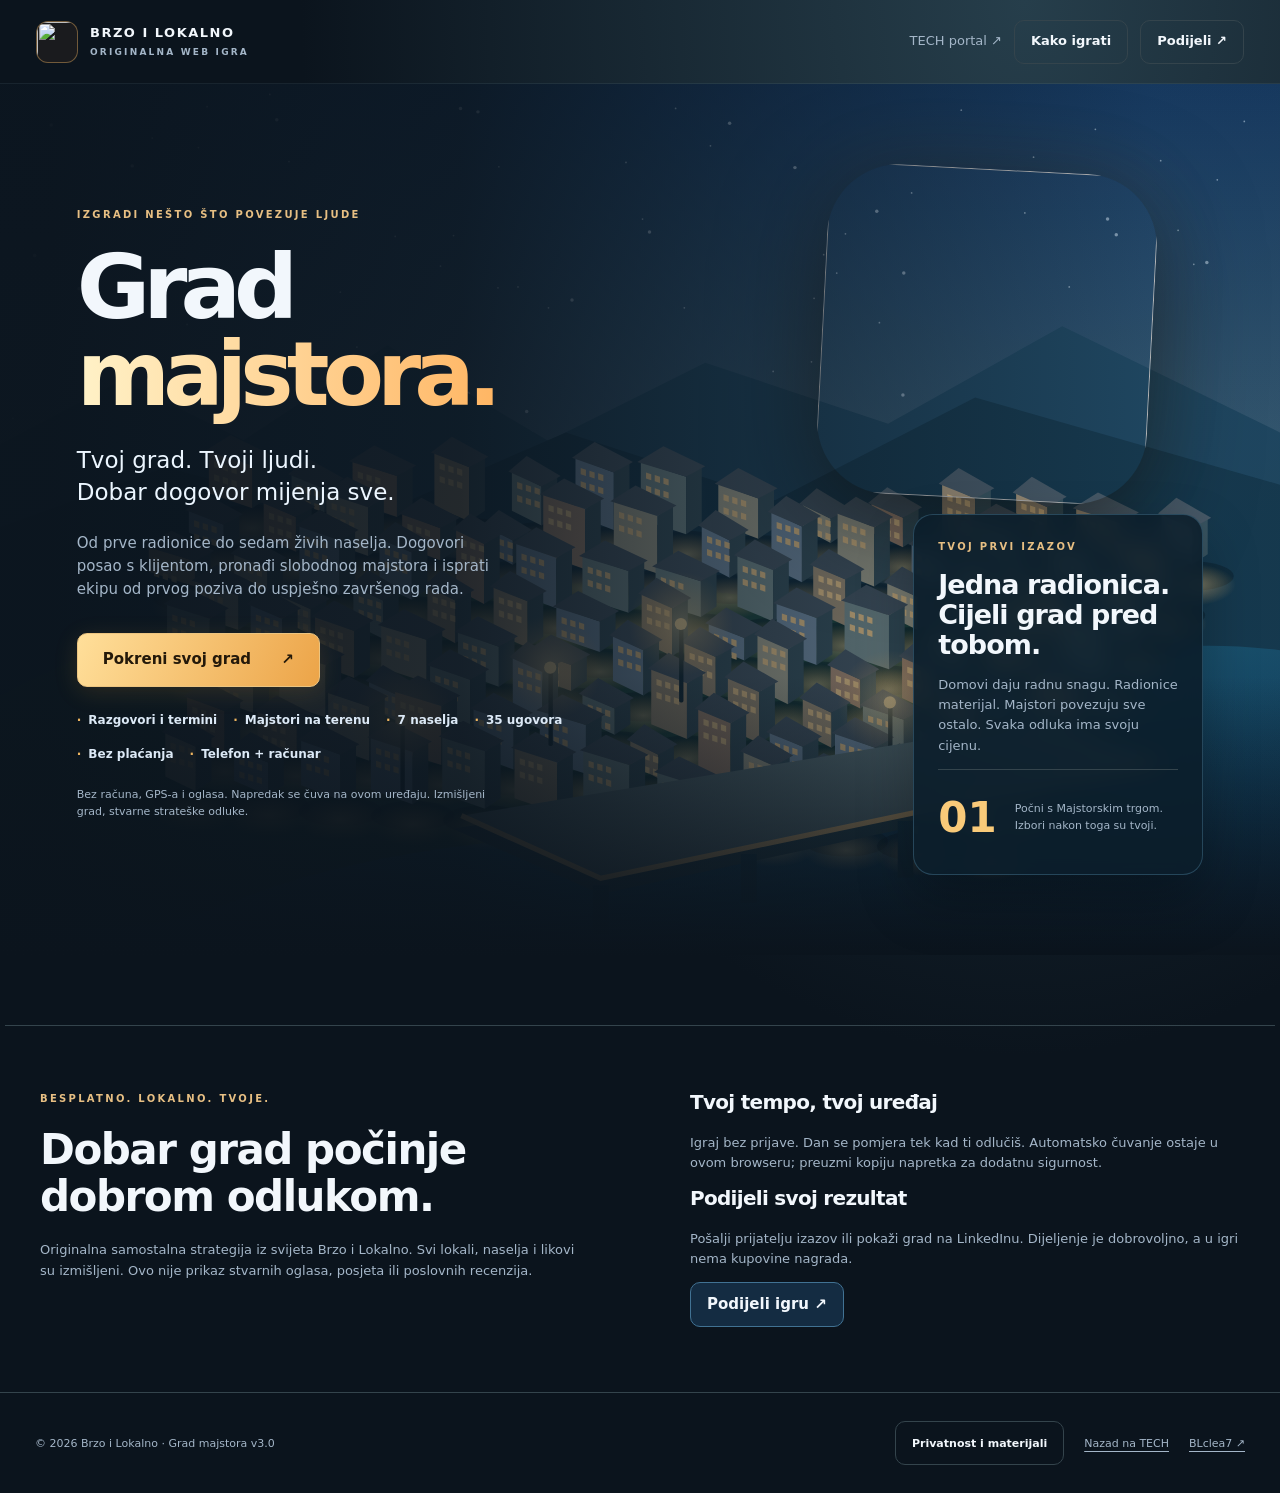
==== commit c2e791e1: "Improve city architecture tiers and repair audited game logic" ====
--- a/igra/index.html
+++ b/igra/index.html
@@ -8,8 +8,8 @@
 <meta name="description" content="Okupi majstore, poveži sedam naselja i izgradi grad u kojem komšiluk napreduje. Originalna besplatna strategija u browseru, bez računa i instalacije.">
 <link rel="canonical" href="https://tech.brzoilokalno.com/igra/">
 <meta property="og:type" content="website"><meta property="og:locale" content="bs_BA"><meta property="og:title" content="Brzo i Lokalno: Grad majstora"><meta property="og:description" content="Mala ekipa. Velike odluke. Možeš li izgraditi grad kojem komšiluk vjeruje?"><meta property="og:url" content="https://tech.brzoilokalno.com/igra/"><meta property="og:image" content="https://tech.brzoilokalno.com/igra/share.png"><meta property="og:image:width" content="1200"><meta property="og:image:height" content="630"><meta name="twitter:card" content="summary_large_image">
-<link rel="icon" href="art/game-icon.webp" type="image/webp"><link rel="apple-touch-icon" href="brand-icon.png"><link rel="stylesheet" href="game.css?v=2"><link rel="stylesheet" href="community.css?v=2">
-<script src="dispatch.js?v=2" defer></script><script src="core.js?v=2" defer></script><script src="sprite-art.js?v=2" defer></script><script src="city.js?v=2" defer></script><script src="dispatch-ui.js?v=2" defer></script><script src="game.js?v=2" defer></script>
+<link rel="icon" href="art/game-icon.webp" type="image/webp"><link rel="apple-touch-icon" href="brand-icon.png"><link rel="stylesheet" href="game.css?v=3"><link rel="stylesheet" href="community.css?v=3">
+<script src="dispatch.js?v=3" defer></script><script src="core.js?v=3" defer></script><script src="sprite-art.js?v=3" defer></script><script src="city.js?v=3" defer></script><script src="dispatch-ui.js?v=3" defer></script><script src="game.js?v=3" defer></script>
 </head>
 <body>
 <a class="skip" href="#play">Preskoči na igru</a>
@@ -30,7 +30,7 @@
   <section id="dispatch-summary" class="dispatch-summary" aria-label="Pregled terenskih poslova"></section>
   <section class="build-section"><div class="section-heading"><div><span class="eyebrow">OD PLANA DO PRVOG CIGLENOG REDA</span><h2>Šta gradimo?</h2></div><p>Odaberi objekt, zatim parcelu. Gradnju potvrđuješ prije trošenja.</p></div><div class="build-grid" id="build-grid"></div></section>
  </div>
- <div id="tab-jobs" class="tab-panel" hidden><div class="section-heading"><div><span class="eyebrow">BRZO I LOKALNO · TEREN</span><h2>Dobar posao počinje razgovorom.</h2></div><p>Izmišljeni klijenti, konkretni dogovori. Poruke i pozivi su mehanike ove samostalne igre.</p></div><div id="jobs-board"></div></div>
+ <div id="tab-jobs" class="tab-panel" hidden><div class="section-heading"><div><span class="eyebrow">BRZO I LOKALNO · TEREN</span><h2>Dobar posao počinje razgovorom.</h2></div><p>Pročitaj zahtjev, dogovori cijenu i provjeri ko je slobodan. Dobar raspored čuva ekipu i povjerenje.</p></div><div id="jobs-board"></div></div>
  <div id="tab-contracts" class="tab-panel" hidden><div class="section-heading"><div><span class="eyebrow">KAMPANJA</span><h2>Sedam naselja. Tvoja priča.</h2></div><p>Uvjeti ugovora vrijede za cijeli grad. Svaki peti ugovor je veliki zajednički projekt.</p></div><div id="campaign" class="campaign-grid"></div></div>
  <div id="tab-crew" class="tab-panel" hidden><div class="section-heading"><div><span class="eyebrow">LJUDI IZA GRADA</span><h2>Majstori koji prave razliku.</h2></div><p>Specijalizacije trajno mijenjaju mogućnosti grada. Majstori rade kroz postojeće objekte i povezane rute.</p></div><div id="master-roster" class="master-roster"></div><h3 class="crew-upgrades-title">Unapređenja ekipa</h3><div id="crew-grid" class="crew-grid"></div><section class="panel"><h3>Kako ekipa radi?</h3><p>Domovi osiguravaju radni kapacitet. Servisni centri terenski kapacitet. Za dobar učinak trebaju i energija i dostupna ruta. Prije slanja ekipe pregledaj stvarni obračun u „Probnom danu“.</p></section></div>
  <div id="tab-progress" class="tab-panel" hidden><div class="section-heading"><div><span class="eyebrow">VIDLJIV NAPREDAK</span><h2>Izgradio si više od zgrada.</h2></div></div><div id="statistics" class="statistics"></div><h3>Dostignuća</h3><div id="badges" class="badges"></div></div>
@@ -39,7 +39,7 @@
 </section>
 <section class="about" id="about"><div><span class="eyebrow">BESPLATNO. LOKALNO. TVOJE.</span><h2>Dobar grad počinje<br>dobrom odlukom.</h2><p>Originalna samostalna strategija iz svijeta Brzo i Lokalno. Svi lokali, naselja i likovi su izmišljeni. Ovo nije prikaz stvarnih oglasa, posjeta ili poslovnih recenzija.</p></div><div><h3>Tvoj tempo, tvoj uređaj</h3><p>Igraj bez prijave. Dan se pomjera tek kad ti odlučiš. Automatsko čuvanje ostaje u ovom browseru; preuzmi kopiju napretka za dodatnu sigurnost.</p><h3>Podijeli svoj rezultat</h3><p>Pošalji prijatelju izazov ili pokaži grad na LinkedInu. Dijeljenje je dobrovoljno, a u igri nema kupovine nagrada.</p><button class="secondary" id="share-bottom">Podijeli igru ↗</button></div></section>
 </main>
-<footer class="site-footer"><span>© 2026 Brzo i Lokalno · Grad majstora v2.0</span><div><button class="quiet" id="privacy">Privatnost i materijali</button><a href="https://tech.brzoilokalno.com/">Nazad na TECH</a><a href="https://clea7.brzoilokalno.com/">BLclea7 ↗</a></div></footer>
+<footer class="site-footer"><span>© 2026 Brzo i Lokalno · Grad majstora v3.0</span><div><button class="quiet" id="privacy">Privatnost i materijali</button><a href="https://tech.brzoilokalno.com/">Nazad na TECH</a><a href="https://clea7.brzoilokalno.com/">BLclea7 ↗</a></div></footer>
 <dialog id="modal" aria-labelledby="modal-title"><button id="modal-close" class="modal-close" aria-label="Zatvori prozor">×</button><div id="modal-content"></div></dialog><div id="toast" class="toast" role="status" aria-live="polite" hidden></div><input id="import-file" type="file" accept="application/json,.json" hidden>
 <noscript><p>Za igranje uključi JavaScript. Igra obrađuje napredak lokalno u browseru.</p></noscript>
 </body></html>
--- a/igra/community.css
+++ b/igra/community.css
@@ -2,3 +2,7 @@
 @media(max-width:1100px){.master-roster{grid-template-columns:repeat(2,1fr)}.dispatch-summary{flex-wrap:wrap;gap:20px}.dispatch-numbers{flex:1}.dispatch-summary>button{max-width:none}.jobs-layout{grid-template-columns:235px minmax(0,1fr)}.conversation-detail{padding:22px}.job-facts{grid-template-columns:repeat(2,1fr)}}
 @media(max-width:760px){.landing-emblem{width:205px;height:205px;right:5%;top:420px;border-radius:45px;transform:rotate(3deg)}.landing{min-height:880px}.landing .challenge-teaser{margin-top:170px;max-width:250px}.tabs{max-width:100%;justify-content:start;gap:4px;scrollbar-width:thin}.tabs button{flex:0 0 auto;min-width:72px;padding:9px}.dispatch-summary{padding:21px;gap:20px}.dispatch-summary h2{font-size:24px}.dispatch-summary .eyebrow{max-width:100%}.dispatch-numbers{width:100%;gap:15px;flex:none;grid-template-columns:repeat(4,1fr)}.dispatch-numbers strong{font-size:22px}.dispatch-numbers span{font-size:9px}.dispatch-summary>button{margin:0;width:100%}.jobs-layout{display:block}.jobs-list{display:flex;flex-direction:row;overflow-x:auto;max-height:none;margin-bottom:15px;gap:9px;padding:0 0 6px}.jobs-list>select{flex:0 0 110px;width:110px;font-size:11px}.conversation-card{flex:0 0 205px;padding:15px}.conversation-card strong{font-size:12px}.conversation-detail{padding:20px 15px}.conversation-detail>h2{font-size:23px}.conversation-header{gap:8px;margin-bottom:22px}.client-avatar{width:42px;height:48px;border-radius:13px;font-size:21px}.client-identity{gap:9px}.client-identity h3{font-size:21px}.client-identity p{font-size:9px;max-width:155px}.call-button{padding:9px;font-size:10px;max-width:90px}.job-facts{gap:7px}.job-facts>div{padding:11px}.message-log{padding:14px;max-height:380px}.message{padding:12px;max-width:93%}.message p{font-size:12px}.question-actions{gap:6px}.question-actions button{font-size:10px;flex:1;padding:9px}.note-form{display:block}.note-form label{display:block;margin-bottom:8px}.note-form button{min-height:44px;margin-top:7px;width:100%}.deal-panel,.assignment-panel,.field-progress,.review-panel,.completed-job{padding:18px}.master-roster{grid-template-columns:1fr}.master-card{padding:23px}.master-card p{min-height:0}.master-actions button{flex:1}.field-progress .master-portrait{width:62px;height:62px}.field-progress h3{font-size:21px}.brand-mark{width:41px;height:41px}.site-footer{padding-bottom:35px}}
 @media(prefers-reduced-motion:reduce){.call-orbit{animation:none}.landing-emblem{transform:none}}
+
+/* Actual tier previews use the same atlas renderer as the city. */
+.tier-previews{display:grid;grid-template-columns:repeat(3,minmax(0,1fr));gap:6px;margin:18px 0 12px}.tier-preview{min-width:0;border:1px solid #3e5357;border-radius:9px;overflow:hidden;background:#172c34;text-align:center;opacity:.76}.tier-preview.current{border-color:#eac389;opacity:1;box-shadow:0 0 0 1px #eac38944}.tier-preview canvas{width:100%;height:auto;display:block}.tier-preview strong{display:block;padding:7px 2px;font-size:10px;color:#eed7af}.building-benefits{display:flex;flex-wrap:wrap;gap:6px}.building-benefits span{background:#24483f;color:#d7efdd;border:1px solid #426d59;padding:6px 8px;font-size:10px;border-radius:6px}.upgrade-benefits,.growth-needs{font-size:11px!important;line-height:1.5!important}.upgrade-benefits{color:#ffe0a6!important}.growth-needs{color:#b8ccd3!important}.build-thumbnail{display:block;width:100%;max-width:140px;height:auto;aspect-ratio:216/186;border-radius:8px;margin:0 auto 9px}.build-card{overflow:hidden}.master-card .equipment-cost{min-height:0;margin:14px 0 0;font-size:10px;color:#f0d09d}.settlement-note{color:#e7d5ad!important}.plot-panel #plot-actions>button{width:100%}
+@media(max-width:760px){.tier-previews{gap:8px}.tier-preview strong{font-size:11px}.build-thumbnail{max-width:120px}.building-benefits span{font-size:11px}}
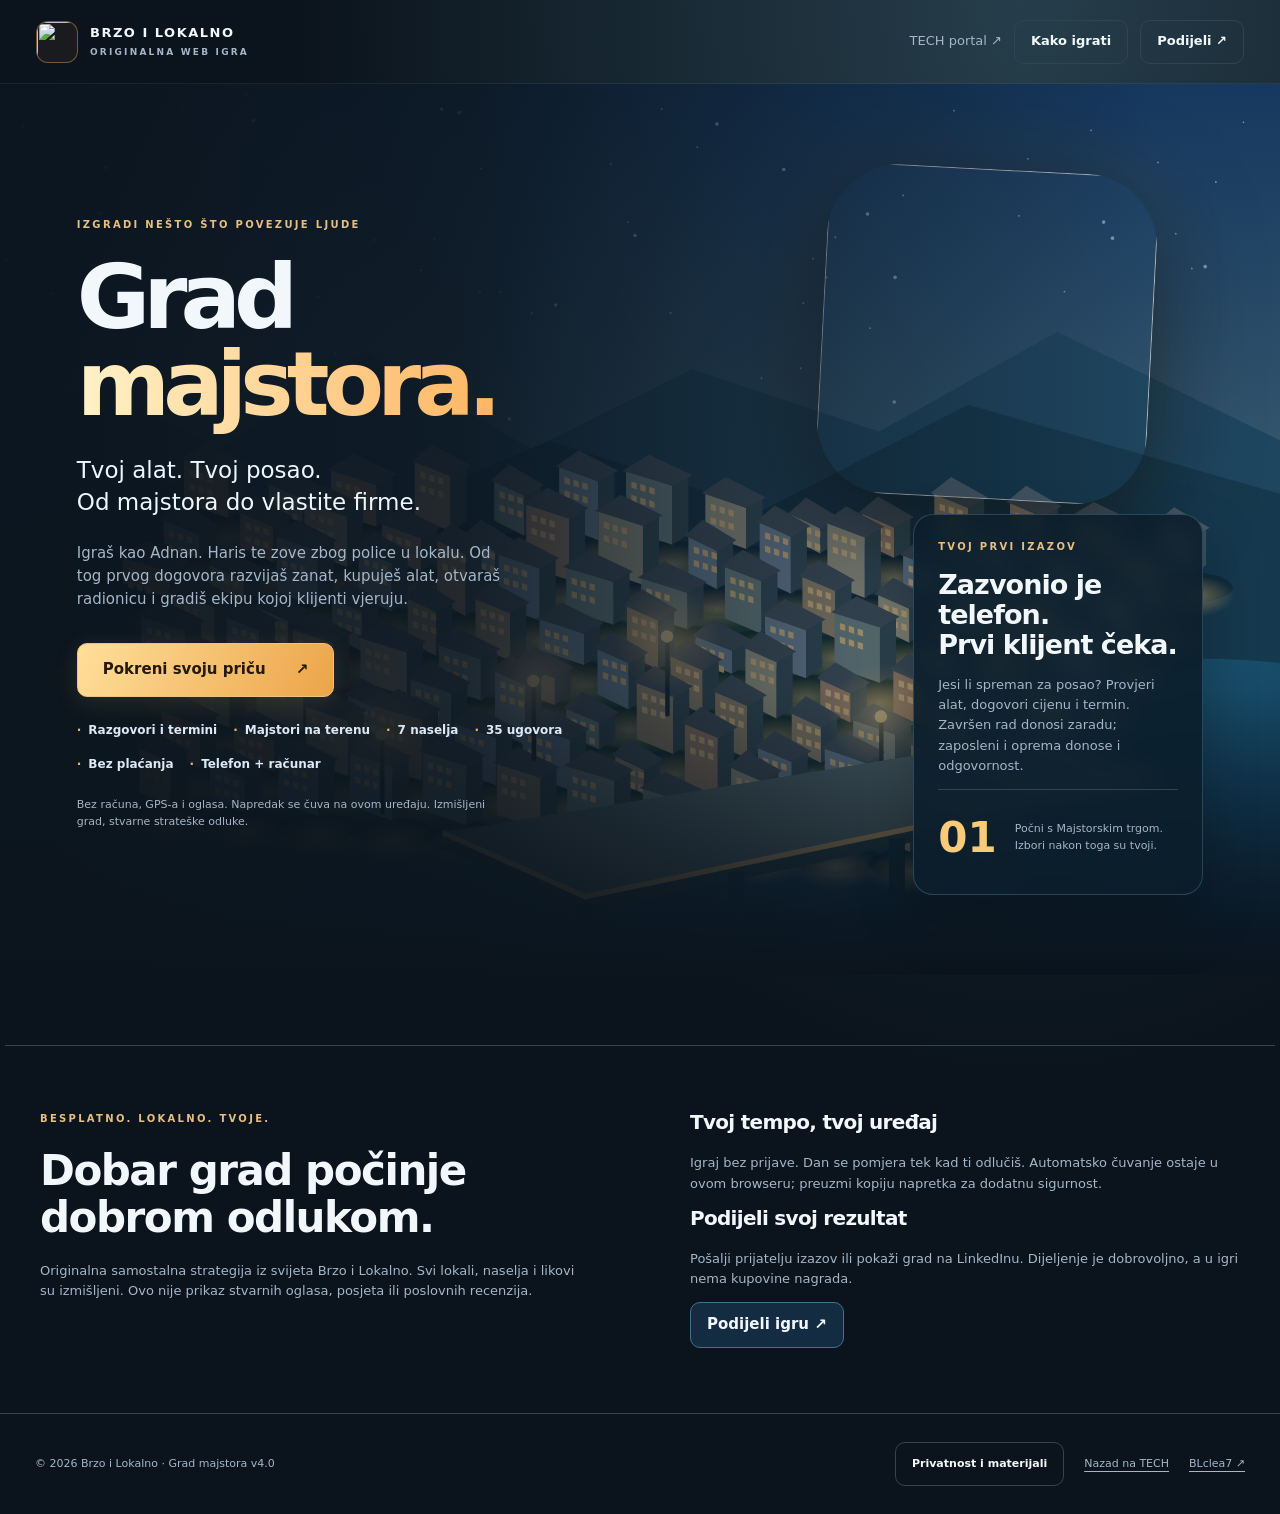
==== commit c6b6a4af: "Build a craftsperson-to-company career with purposeful calls, owned tools and real mini-games" ====
--- a/igra/index.html
+++ b/igra/index.html
@@ -8,23 +8,23 @@
 <meta name="description" content="Okupi majstore, poveži sedam naselja i izgradi grad u kojem komšiluk napreduje. Originalna besplatna strategija u browseru, bez računa i instalacije.">
 <link rel="canonical" href="https://tech.brzoilokalno.com/igra/">
 <meta property="og:type" content="website"><meta property="og:locale" content="bs_BA"><meta property="og:title" content="Brzo i Lokalno: Grad majstora"><meta property="og:description" content="Mala ekipa. Velike odluke. Možeš li izgraditi grad kojem komšiluk vjeruje?"><meta property="og:url" content="https://tech.brzoilokalno.com/igra/"><meta property="og:image" content="https://tech.brzoilokalno.com/igra/share.png"><meta property="og:image:width" content="1200"><meta property="og:image:height" content="630"><meta name="twitter:card" content="summary_large_image">
-<link rel="icon" href="art/game-icon.webp" type="image/webp"><link rel="apple-touch-icon" href="brand-icon.png"><link rel="stylesheet" href="game.css?v=3"><link rel="stylesheet" href="community.css?v=3">
-<script src="dispatch.js?v=3" defer></script><script src="core.js?v=3" defer></script><script src="sprite-art.js?v=3" defer></script><script src="city.js?v=3" defer></script><script src="dispatch-ui.js?v=3" defer></script><script src="game.js?v=3" defer></script>
+<link rel="icon" href="art/game-icon.webp" type="image/webp"><link rel="apple-touch-icon" href="brand-icon.png"><link rel="stylesheet" href="game.css?v=4"><link rel="stylesheet" href="community.css?v=4"><link rel="stylesheet" href="career.css?v=4">
+<script src="dispatch.js?v=4" defer></script><script src="community.js?v=4" defer></script><script src="core.js?v=4" defer></script><script src="sprite-art.js?v=4" defer></script><script src="city.js?v=4" defer></script><script src="dispatch-ui.js?v=4" defer></script><script src="community-ui.js?v=4" defer></script><script src="game.js?v=4" defer></script>
 </head>
 <body>
 <a class="skip" href="#play">Preskoči na igru</a>
 <header class="topbar"><a href="https://tech.brzoilokalno.com/" class="brand"><img class="brand-mark" src="art/game-icon.webp" width="48" height="48" alt=""><span>BRZO I LOKALNO<small>ORIGINALNA WEB IGRA</small></span></a><div class="toplinks"><a href="https://tech.brzoilokalno.com/">TECH portal ↗</a><button id="guide" class="quiet">Kako igrati</button><button id="share-top" class="quiet">Podijeli ↗</button></div></header>
 <main>
 <section class="landing" id="landing" aria-labelledby="game-title">
- <div class="landing-art" aria-hidden="true"></div><div class="landing-emblem" aria-hidden="true"><img src="art/game-icon.webp" width="360" height="360" alt=""></div><div class="landing-content"><span class="eyebrow">IZGRADI NEŠTO ŠTO POVEZUJE LJUDE</span><h1 id="game-title">Grad<br><em>majstora.</em></h1><p class="lead">Tvoj grad. Tvoji ljudi.<br>Dobar dogovor mijenja sve.</p><p>Od prve radionice do sedam živih naselja. Dogovori posao s klijentom, pronađi slobodnog majstora i isprati ekipu od prvog poziva do uspješno završenog rada.</p><div class="landing-actions"><button class="primary large" id="start">Pokreni svoj grad <span>↗</span></button><button id="continue" class="secondary large" hidden>Nastavi svoj grad</button></div><div class="landing-proof"><span>Razgovori i termini</span><span>Majstori na terenu</span><span>7 naselja</span><span>35 ugovora</span><span>Bez plaćanja</span><span>Telefon + računar</span></div><p class="fine">Bez računa, GPS-a i oglasa. Napredak se čuva na ovom uređaju. Izmišljeni grad, stvarne strateške odluke.</p></div>
- <aside class="challenge-teaser"><span class="eyebrow">TVOJ PRVI IZAZOV</span><h2>Jedna radionica.<br>Cijeli grad pred tobom.</h2><p>Domovi daju radnu snagu. Radionice materijal. Majstori povezuju sve ostalo. Svaka odluka ima svoju cijenu.</p><div class="teaser-metric"><strong>01</strong><span>Počni s Majstorskim trgom.<br>Izbori nakon toga su tvoji.</span></div></aside>
+ <div class="landing-art" aria-hidden="true"></div><div class="landing-emblem" aria-hidden="true"><img src="art/game-icon.webp" width="360" height="360" alt=""></div><div class="landing-content"><span class="eyebrow">IZGRADI NEŠTO ŠTO POVEZUJE LJUDE</span><h1 id="game-title">Grad<br><em>majstora.</em></h1><p class="lead">Tvoj alat. Tvoj posao.<br>Od majstora do vlastite firme.</p><p>Igraš kao Adnan. Haris te zove zbog police u lokalu. Od tog prvog dogovora razvijaš zanat, kupuješ alat, otvaraš radionicu i gradiš ekipu kojoj klijenti vjeruju.</p><div class="landing-actions"><button class="primary large" id="start">Pokreni svoju priču <span>↗</span></button><button id="continue" class="secondary large" hidden>Nastavi svoj grad</button></div><div class="landing-proof"><span>Razgovori i termini</span><span>Majstori na terenu</span><span>7 naselja</span><span>35 ugovora</span><span>Bez plaćanja</span><span>Telefon + računar</span></div><p class="fine">Bez računa, GPS-a i oglasa. Napredak se čuva na ovom uređaju. Izmišljeni grad, stvarne strateške odluke.</p></div>
+ <aside class="challenge-teaser"><span class="eyebrow">TVOJ PRVI IZAZOV</span><h2>Zazvonio je telefon.<br>Prvi klijent čeka.</h2><p>Jesi li spreman za posao? Provjeri alat, dogovori cijenu i termin. Završen rad donosi zaradu; zaposleni i oprema donose i odgovornost.</p><div class="teaser-metric"><strong>01</strong><span>Počni s Majstorskim trgom.<br>Izbori nakon toga su tvoji.</span></div></aside>
 </section>
 <section id="play" class="game" aria-label="Gradska strategija" hidden>
- <div class="game-head"><div><span class="eyebrow">BRZO I LOKALNO</span><h1>Grad majstora <span id="mode-label"></span></h1></div><div class="head-actions"><button id="save-export" class="quiet">↓ Sačuvaj kopiju</button><button id="settings" class="quiet" aria-label="Postavke igre">⚙ Postavke</button></div></div>
+ <div class="game-head"><div><span class="eyebrow">BRZO I LOKALNO</span><h1>Grad majstora <span id="mode-label"></span></h1></div><div class="head-actions"><button id="phone-open" class="quiet">☎ Tvoj telefon <span id="phone-count">1</span></button><button id="supply-open" class="quiet">▣ Nabavka</button><button id="save-export" class="quiet">↓ Sačuvaj kopiju</button><button id="settings" class="quiet" aria-label="Postavke igre">⚙ Postavke</button></div></div>
  <div class="resources" aria-label="Resursi grada"><div><span>Radni dan</span><strong id="day">1</strong></div><div><span>Novčići</span><strong id="cash">850</strong></div><div><span>Materijal</span><strong id="materials">32</strong></div><div><span>Znanje</span><strong id="science">0</strong></div><div><span>Povjerenje</span><strong id="trust">42%</strong></div><div><span>Nivo ekipe</span><strong id="level">1</strong></div></div>
  <div id="save-status" class="save-status" role="status"></div>
- <nav class="tabs" aria-label="Dijelovi igre"><button data-tab="map" aria-pressed="true">◈ Grad</button><button data-tab="jobs" aria-pressed="false">◌ Poslovi <span id="jobs-count" class="notification-count">3</span></button><button data-tab="contracts" aria-pressed="false">✓ Ugovori</button><button data-tab="crew" aria-pressed="false">⌁ Ekipa</button><button data-tab="progress" aria-pressed="false">✦ Razvoj</button><button data-tab="journal" aria-pressed="false">≡ Dnevnik</button></nav>
- <div id="tab-map" class="tab-panel">
+ <nav class="tabs" aria-label="Dijelovi igre"><button data-tab="hub" aria-pressed="false">☎ Moj dan</button><button data-tab="map" aria-pressed="true">◈ Grad</button><button data-tab="jobs" aria-pressed="false">◌ Poslovi <span id="jobs-count" class="notification-count">3</span></button><button data-tab="contracts" aria-pressed="false">✓ Ugovori</button><button data-tab="crew" aria-pressed="false">⌁ Ekipa</button><button data-tab="progress" aria-pressed="false">✦ Razvoj</button><button data-tab="journal" aria-pressed="false">≡ Dnevnik</button></nav>
+ <div id="tab-hub" class="tab-panel" hidden><div id="community-root"></div></div><div id="tab-map" class="tab-panel">
   <div class="city-layout"><div class="map-column"><div class="districts" id="districts" aria-label="Naselja"></div><div class="map-shell"><canvas id="city" tabindex="0" aria-label="Izometrijska mapa. Odaberi parcelu dodirom ili koristi listu parcela ispod mape."></canvas><div class="map-title"><span class="eyebrow" id="district-no">NASELJE 01 / 07</span><h2 id="district-title">Majstorski trg</h2><span id="district-tag">Svaka velika priča počinje komšilukom.</span></div><div class="map-controls"><button id="zoom-out" aria-label="Umanji mapu">−</button><button id="recenter" aria-label="Centriraj odabrano naselje">⌖</button><button id="zoom-in" aria-label="Uvećaj mapu">+</button></div><div class="map-hint">Pomjeri mapu povlačenjem · Odaberi parcelu</div></div><div class="map-access"><label for="plot-select">Odaberi parcelu bez mape</label><select id="plot-select"></select><button id="select-plot" class="quiet">Pregledaj</button></div><div class="city-summary" id="city-summary"></div></div>
   <aside class="side-column"><section class="panel mission-panel"><span class="eyebrow" id="mission-label">AKTUELNI UGOVOR</span><h2 id="mission-title"></h2><p id="mission-text"></p><progress id="mission-progress" max="1" value="0" aria-label="Napredak ugovora"></progress><button class="primary" id="claim">Preuzmi nagradu</button></section><section class="panel plot-panel" id="plot-panel"><span class="eyebrow">TVOJA SLJEDEĆA ODLUKA</span><h2 id="plot-title">Odaberi slobodnu parcelu</h2><p id="plot-text">Dodirni označenu parcelu na mapi. Počni domom, pa izgradi radionicu.</p><div id="plot-actions"></div></section><section class="panel event-panel" id="event-panel" hidden></section></aside></div>
   <section id="dispatch-summary" class="dispatch-summary" aria-label="Pregled terenskih poslova"></section>
@@ -39,7 +39,7 @@
 </section>
 <section class="about" id="about"><div><span class="eyebrow">BESPLATNO. LOKALNO. TVOJE.</span><h2>Dobar grad počinje<br>dobrom odlukom.</h2><p>Originalna samostalna strategija iz svijeta Brzo i Lokalno. Svi lokali, naselja i likovi su izmišljeni. Ovo nije prikaz stvarnih oglasa, posjeta ili poslovnih recenzija.</p></div><div><h3>Tvoj tempo, tvoj uređaj</h3><p>Igraj bez prijave. Dan se pomjera tek kad ti odlučiš. Automatsko čuvanje ostaje u ovom browseru; preuzmi kopiju napretka za dodatnu sigurnost.</p><h3>Podijeli svoj rezultat</h3><p>Pošalji prijatelju izazov ili pokaži grad na LinkedInu. Dijeljenje je dobrovoljno, a u igri nema kupovine nagrada.</p><button class="secondary" id="share-bottom">Podijeli igru ↗</button></div></section>
 </main>
-<footer class="site-footer"><span>© 2026 Brzo i Lokalno · Grad majstora v3.0</span><div><button class="quiet" id="privacy">Privatnost i materijali</button><a href="https://tech.brzoilokalno.com/">Nazad na TECH</a><a href="https://clea7.brzoilokalno.com/">BLclea7 ↗</a></div></footer>
+<footer class="site-footer"><span>© 2026 Brzo i Lokalno · Grad majstora v4.0</span><div><button class="quiet" id="privacy">Privatnost i materijali</button><a href="https://tech.brzoilokalno.com/">Nazad na TECH</a><a href="https://clea7.brzoilokalno.com/">BLclea7 ↗</a></div></footer>
 <dialog id="modal" aria-labelledby="modal-title"><button id="modal-close" class="modal-close" aria-label="Zatvori prozor">×</button><div id="modal-content"></div></dialog><div id="toast" class="toast" role="status" aria-live="polite" hidden></div><input id="import-file" type="file" accept="application/json,.json" hidden>
 <noscript><p>Za igranje uključi JavaScript. Igra obrađuje napredak lokalno u browseru.</p></noscript>
 </body></html>
--- a/igra/career.css
+++ b/igra/career.css
@@ -0,0 +1,9 @@
+/* First-party career UI; no external fonts or UI kits. */
+.career-hero{display:flex;align-items:center;gap:24px;padding:28px;border:1px solid #97784d;border-radius:18px;background:radial-gradient(ellipse at 0 0,#46523a66,transparent 65%),linear-gradient(110deg,#233c40,#122735);margin-bottom:18px}.career-hero>img{border-radius:26px;border:1px solid #a9885c;background:#162c3c;flex:0 0 104px}.career-hero>div:first-of-type{max-width:560px}.career-hero h2{font-size:34px;line-height:1.12;margin:9px 0 12px}.career-hero p{font-size:13px;margin:0;line-height:1.65}.career-numbers{display:grid;grid-template-columns:repeat(2,1fr);gap:18px;margin-left:auto;min-width:175px}.career-numbers strong{display:block;font-size:25px;color:#ffe0a2}.career-numbers span{font-size:10px;color:#b1c7d1}.career-nav{display:flex;gap:8px;flex-wrap:wrap;margin:20px 0}.career-nav button{min-height:44px;font-size:12px}.career-nav button[aria-pressed=true]{color:#ffe0a8;border-color:#ba925a;background:#493e2c}.career-day-grid{display:grid;grid-template-columns:minmax(290px,.9fr) minmax(0,1.1fr);gap:22px}.phone-scene{border:1px solid #485b65;background:radial-gradient(ellipse at 50% 30%,#55734b44,transparent 75%),#152b38;border-radius:18px;padding:28px;display:grid;place-items:center}.phone-device{width:100%;max-width:330px;min-height:370px;border:5px solid #42515a;border-radius:34px;padding:32px 24px 24px;background:radial-gradient(ellipse at 50% 10%,#414c35,#0d2130 75%);box-shadow:0 18px 35px #0006;display:flex;flex-direction:column;align-items:center;text-align:center;position:relative}.phone-device:before{content:'';position:absolute;top:9px;left:40%;width:20%;height:4px;background:#8a9295;border-radius:8px}.phone-device>svg{width:54px;height:54px;color:#f4cc82;margin:15px 0 22px}.phone-device h3{font-size:35px;margin:15px 0}.phone-device p{font-size:13px;line-height:1.7}.phone-device button{width:100%;margin-top:10px}.phone-device .eyebrow{font-size:9px}.ringing{animation:phoneRing 3.5s ease-in-out infinite}@keyframes phoneRing{0%,12%,100%{transform:rotate(0)}2%,6%,10%{transform:rotate(-1.7deg)}4%,8%{transform:rotate(1.7deg)}}#phone-open.ringing{border-color:#d9b16b;box-shadow:0 0 15px #e1b95944}.career-next,.business-stage,.supply-summary{border:1px solid #657869;border-radius:18px;padding:32px;background:linear-gradient(130deg,#29423d,#172c3a);display:flex;flex-direction:column;align-items:start;justify-content:center}.career-next h3{font-size:31px;line-height:1.16;margin:16px 0}.career-next p{font-size:14px;line-height:1.7}.career-next .fine{font-size:11px;margin-top:25px}.career-call-list,.career-news,.stock-ledger,.business-team,.tool-rack{margin:28px 0;border:1px solid #3b5363;border-radius:15px;padding:25px;background:#112735}.career-call-list h3,.career-news h3,.business-team h3,.tool-rack h3{font-size:24px}.call-record{display:grid;grid-template-columns:150px minmax(0,1fr) auto;gap:8px 20px;padding:18px 0;border-top:1px solid #354d5a;align-items:center}.call-record strong{font-size:12px;color:#eac68b}.call-record p{margin:0;font-size:12px}.call-record small{font-size:10px;color:#a9c2d2}.call-record button{font-size:11px;grid-column:2/4;justify-self:start}.career-stories{display:grid;grid-template-columns:repeat(4,minmax(0,1fr));gap:14px;margin:25px 0}.career-story{padding:22px;border:1px solid #4c5c60;border-radius:14px;background:linear-gradient(145deg,#243a3f,#142c3b);display:flex;flex-direction:column;gap:10px}.career-story h3{font-size:20px;margin:0}.career-story p{font-size:12px;line-height:1.6;flex:1}.career-story button{font-size:11px}.career-event,.business-issues{padding:25px;border:1px solid #b08454;border-radius:15px;background:linear-gradient(130deg,#493d2c,#1b3039);margin:24px 0}.career-event button,.business-issues button{margin:8px 8px 0 0}.career-news p,.stock-ledger p{font-size:12px;border-top:1px solid #314b59;padding-top:13px}.business-stage h3,.supply-summary h3{font-size:30px;margin:10px 0}.business-stage p,.supply-summary p{font-size:13px}.business-grid,.supply-grid{display:grid;grid-template-columns:repeat(2,minmax(0,1fr));gap:18px;margin:22px 0}.business-card,.supply-offer{padding:25px;border:1px solid #486374;border-radius:15px;background:linear-gradient(140deg,#1f3744,#112836);display:flex;flex-direction:column;align-items:start;gap:12px}.business-card h3,.supply-offer h3{font-size:24px;margin:0}.business-card p,.supply-offer p{font-size:13px;line-height:1.7;margin:0}.business-card button{margin-top:auto;font-size:12px}.business-card strong{font-size:19px;color:#ecd09b}.company-art{width:100%;max-width:230px;align-self:center;border-radius:13px}.business-person{display:flex;align-items:center;gap:15px;border-top:1px solid #385461;padding:15px 0}.business-person img{border-radius:12px}.business-person strong{font-size:13px}.business-person button{margin-left:auto;font-size:11px}.business-issues h4{font-size:20px}.business-issues p{font-size:13px}.tools-grid{display:grid;grid-template-columns:repeat(3,minmax(0,1fr));gap:14px}.tool-card{padding:20px;background:linear-gradient(145deg,#293b3e,#112b38);border:1px solid #647162;border-radius:13px;min-width:0}.tool-card>svg{width:60px;height:60px;color:#eac080;margin-bottom:10px}.tool-card h4{font-size:18px;margin:8px 0}.tool-card p,.tool-card small{display:block;font-size:11px}.tool-card strong{font-size:12px;color:#e9d8b4}.tool-card progress{margin:14px 0}.tool-card button{font-size:10px}.tools-catalog{display:grid;grid-template-columns:repeat(3,minmax(0,1fr));gap:9px}.tools-catalog button{display:flex;gap:12px;align-items:center;text-align:left;font-size:11px}.tools-catalog svg{width:30px;height:30px;flex:0 0 30px;color:#e9c27b}.supply-grid{grid-template-columns:repeat(3,minmax(0,1fr))}.supply-offer>svg{width:55px;height:55px;color:#e6bd7b}.supply-offer strong{font-size:16px;color:#f2d7a5}.supply-offer small{font-size:11px;line-height:1.6}.supply-offer button{font-size:12px;margin-top:auto}.leisure-picker{border:1px solid #546a6f;border-radius:14px;padding:23px;background:#19333f;margin:20px 0}.leisure-picker label{font-size:14px;display:block;margin-bottom:10px}.leisure-picker select{padding:12px;color:#f2eddf;background:#112b3a;border:1px solid #667a79;border-radius:8px;min-height:44px;font:inherit;width:100%;max-width:350px}.leisure-picker p{font-size:12px;max-width:700px;line-height:1.7}.leisure-wheel-card,.leisure-cards,.leisure-pipes{padding:30px;border:1px solid #6b715d;border-radius:18px;background:radial-gradient(ellipse at 0 0,#3f503b66,transparent 75%),#132c39;margin:25px 0}.leisure-wheel-card h3,.leisure-cards h3,.leisure-pipes h3{font-size:29px;margin:12px 0}.leisure-cards p,.leisure-pipes p{font-size:13px;line-height:1.7}.wheel-stage{position:relative;width:240px;height:240px;margin:30px auto}.leisure-wheel{width:100%;height:100%;border:9px solid #d7b36f;border-radius:50%;background:conic-gradient(#a97e47 0deg 45deg,#315c60 45deg 90deg,#d2af6c 90deg 135deg,#244958 135deg 180deg,#a2673c 180deg 225deg,#6c895e 225deg 270deg,#c7a05c 270deg 315deg,#394e68 315deg 360deg);box-shadow:0 12px 35px #0006;position:relative}.leisure-wheel:after{content:'PAUZA';position:absolute;inset:35%;border:3px solid #e4c483;border-radius:50%;background:#132c37;display:grid;place-items:center;font:bold 11px system-ui;color:#f9db9d}.wheel-pointer{position:absolute;top:-11px;left:calc(50% - 9px);font-size:25px;color:#ffe2a5;text-shadow:0 2px 5px #000;z-index:1}.leisure-wheel.spinning{animation:wheelSpin 1.7s cubic-bezier(.12,.6,.13,1) both}@keyframes wheelSpin{from{transform:rotate(0)}to{transform:rotate(var(--wheel-end))}}.wheel-legend{display:grid;grid-template-columns:repeat(4,minmax(0,1fr));gap:8px;margin-top:22px}.wheel-legend span{font-size:10px;padding:8px;border:1px solid #54666b;border-radius:6px}.wheel-result{color:#f2d491;font-weight:650}.card-hand{display:grid;grid-template-columns:repeat(5,minmax(0,1fr));gap:10px;margin:20px 0}.tool-playing-card{aspect-ratio:3/4;display:flex;flex-direction:column;justify-content:space-between;align-items:start;text-align:left;padding:18px 14px;background:linear-gradient(145deg,#4f5141,#193b46);border:2px solid #7c805f;border-radius:13px}.tool-playing-card[aria-pressed=true]{border-color:#ffe0a5;box-shadow:0 0 0 3px #e8be6f33;transform:translateY(-5px)}.tool-playing-card strong{font-size:14px}.tool-playing-card span{font-size:23px;color:#ffe2aa}.tool-playing-card small{font-size:10px;color:#c2d4d9}.card-projects{display:grid;grid-template-columns:repeat(3,minmax(0,1fr));gap:12px;margin-bottom:20px}.card-projects button{min-height:70px;border-style:dashed;border-color:#c3aa75;font-size:13px}.leisure-cards>button,.leisure-pipes>button{margin:8px 10px 0 0}.pipe-board{display:grid;grid-template-columns:repeat(4,minmax(0,1fr));gap:5px;max-width:400px;margin:24px auto;padding:8px;border:2px solid #a58852;border-radius:13px;background:#0b222d}.pipe-tile{padding:0;aspect-ratio:1;position:relative;border:1px solid #688476;background:linear-gradient(145deg,#3c5b55,#27484d);border-radius:7px;min-width:0}.pipe-tile svg{display:block;width:100%;height:100%;transition:transform .15s}.pipe-tile small{position:absolute;bottom:2px;left:4px;font-size:8px;background:#112b36dd;color:#fce0a5;padding:2px}.pipe-tile:disabled{opacity:1}.community-call-icon{color:#e9c98b}.career-hero+nav+div button{max-width:100%}
+@media(max-width:1050px){.career-hero{flex-wrap:wrap}.career-numbers{grid-template-columns:repeat(4,1fr);width:100%;margin-left:0}.career-stories{grid-template-columns:repeat(2,minmax(0,1fr))}.supply-grid{grid-template-columns:1fr}.supply-offer{display:grid;grid-template-columns:60px minmax(0,1fr);align-items:center}.supply-offer>svg{grid-row:1/4}.supply-offer>*:not(svg){grid-column:2}.tools-grid{grid-template-columns:repeat(2,minmax(0,1fr))}.tools-catalog{grid-template-columns:repeat(2,minmax(0,1fr))}}
+@media(max-width:760px){.career-hero{gap:16px;padding:20px}.career-hero>img{width:74px;height:74px;flex-basis:74px}.career-hero>div:first-of-type{flex:1;min-width:0}.career-hero h2{font-size:25px}.career-hero p{font-size:12px}.career-hero .eyebrow{font-size:8px}.career-numbers{gap:10px}.career-numbers strong{font-size:21px}.career-numbers span{font-size:9px}.career-nav{gap:6px}.career-nav button{flex:1 1 42%;padding:10px 7px;font-size:11px}.career-day-grid{display:block}.phone-scene{padding:20px;margin-bottom:18px}.phone-device{padding:25px 18px;min-height:340px}.career-next{padding:24px}.career-next h3{font-size:25px}.career-next p{font-size:13px}.career-stories,.business-grid{grid-template-columns:1fr}.career-call-list,.career-news,.business-team,.tool-rack{padding:20px}.call-record{display:flex;flex-direction:column;align-items:start;gap:8px}.business-person{flex-wrap:wrap}.business-person button{width:100%;margin:0}.tools-grid,.tools-catalog{grid-template-columns:1fr 1fr;gap:8px}.tool-card{padding:13px}.tool-card h4{font-size:15px}.tool-card>svg{width:45px;height:45px}.tool-card button{font-size:9px;padding:8px}.tools-catalog button{flex-direction:column;align-items:start;font-size:10px;gap:8px}.leisure-wheel-card,.leisure-cards,.leisure-pipes{padding:21px}.leisure-wheel-card h3,.leisure-cards h3,.leisure-pipes h3{font-size:24px}.wheel-stage{width:210px;height:210px}.wheel-legend{grid-template-columns:repeat(2,minmax(0,1fr))}.card-hand{gap:5px}.tool-playing-card{padding:9px 5px;min-height:125px;aspect-ratio:auto;border-radius:8px}.tool-playing-card strong{font-size:9px;overflow-wrap:anywhere}.tool-playing-card span{font-size:15px}.tool-playing-card small{font-size:8px}.card-projects{gap:6px}.card-projects button{font-size:10px;padding:8px}.business-stage,.supply-summary{padding:23px}.supply-offer{padding:19px;grid-template-columns:40px minmax(0,1fr)}.supply-offer>svg{width:38px;height:38px}.supply-offer h3{font-size:22px}.supply-offer strong{font-size:14px}.supply-offer button{grid-column:1/-1;width:100%}.leisure-picker{padding:20px}.leisure-cards>button,.leisure-pipes>button{font-size:11px}.business-card>button{font-size:11px}}
+@media(prefers-reduced-motion:reduce){.ringing,.leisure-wheel.spinning{animation:none}.pipe-tile svg{transition:none}}
+
+@media(max-width:760px){.card-hand{display:flex;overflow-x:auto;padding:8px 2px 12px;scroll-snap-type:x proximity;max-width:100%}.tool-playing-card{flex:0 0 110px;min-height:150px;scroll-snap-align:start;padding:14px 10px}.tool-playing-card strong{font-size:13px}.tool-playing-card span{font-size:20px}.tool-playing-card small{font-size:10px}}
+
+#modal-content>svg{display:block;width:64px;height:64px;color:#e6bf7c;margin:20px auto}#phone-count{display:inline-grid;place-items:center;min-width:18px;min-height:18px;border-radius:20px;background:#e7c27b;color:#1b2631;font-size:10px;margin-left:5px}
